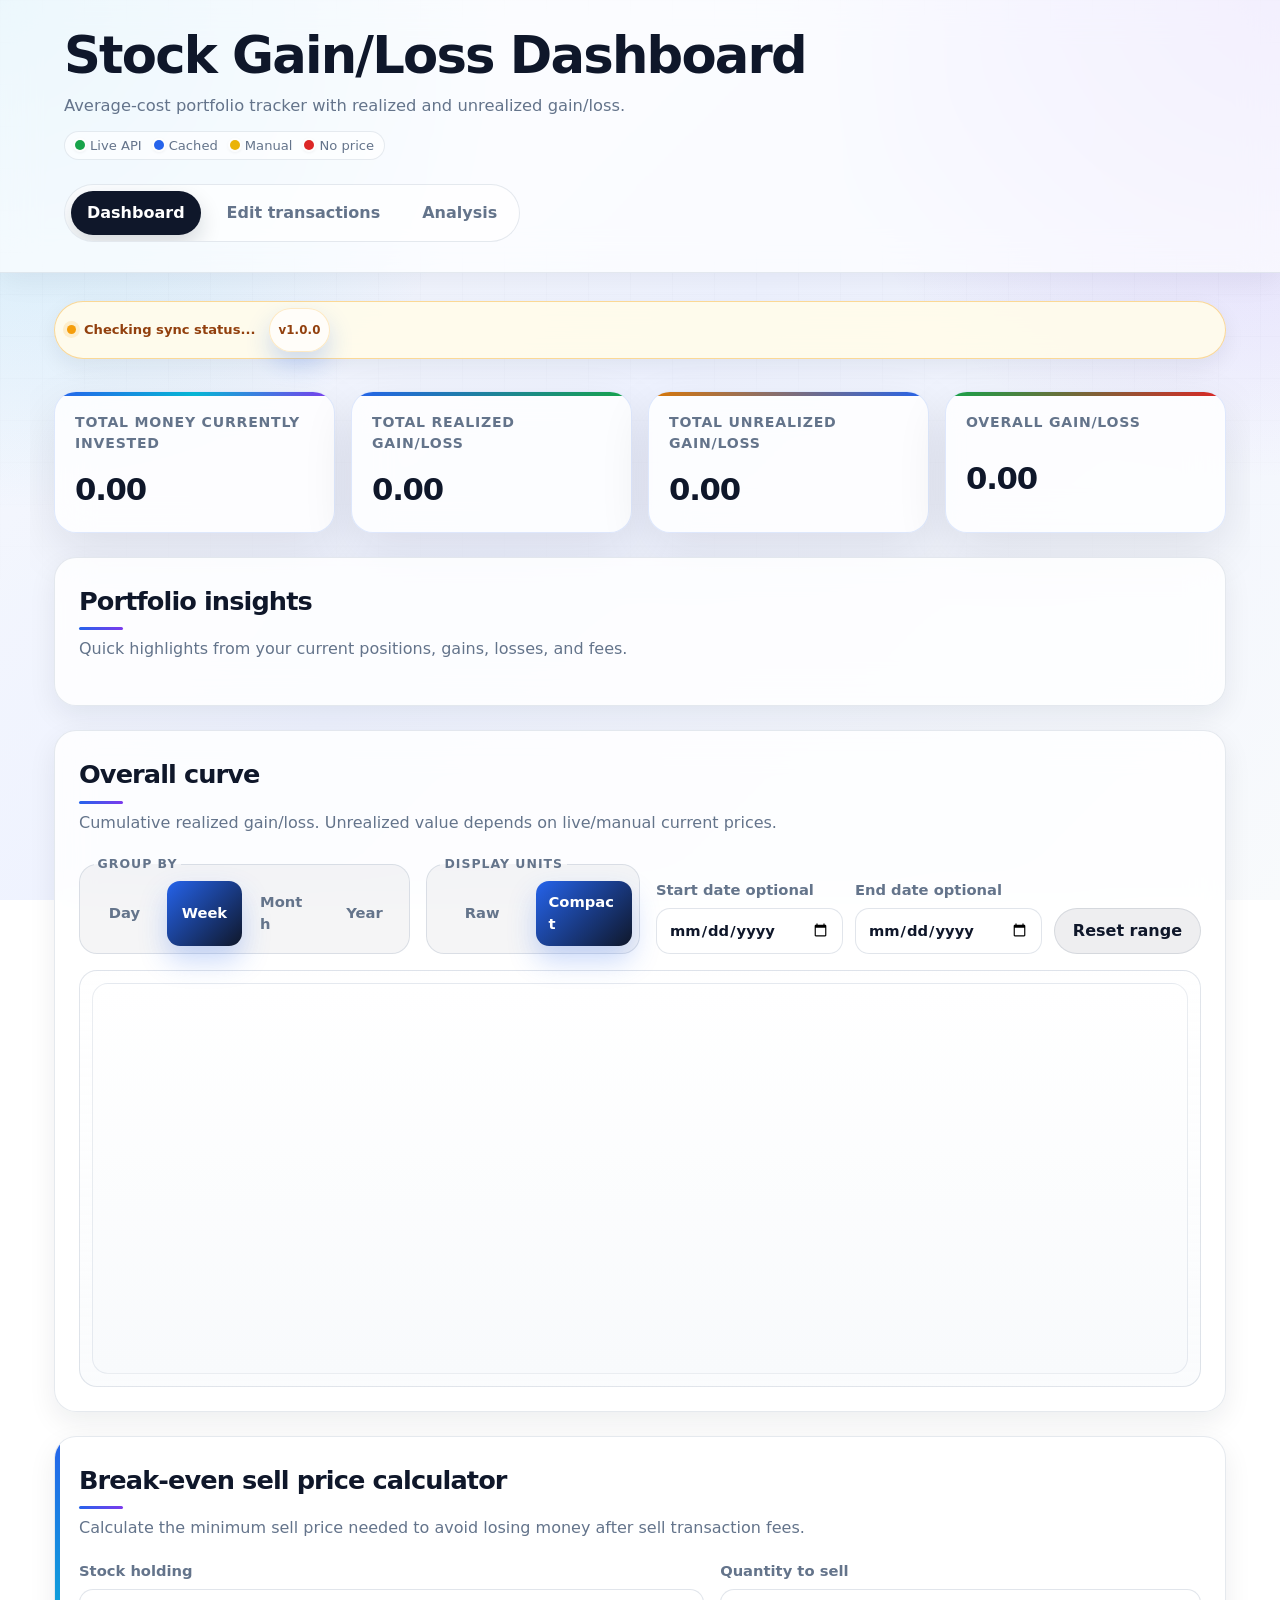
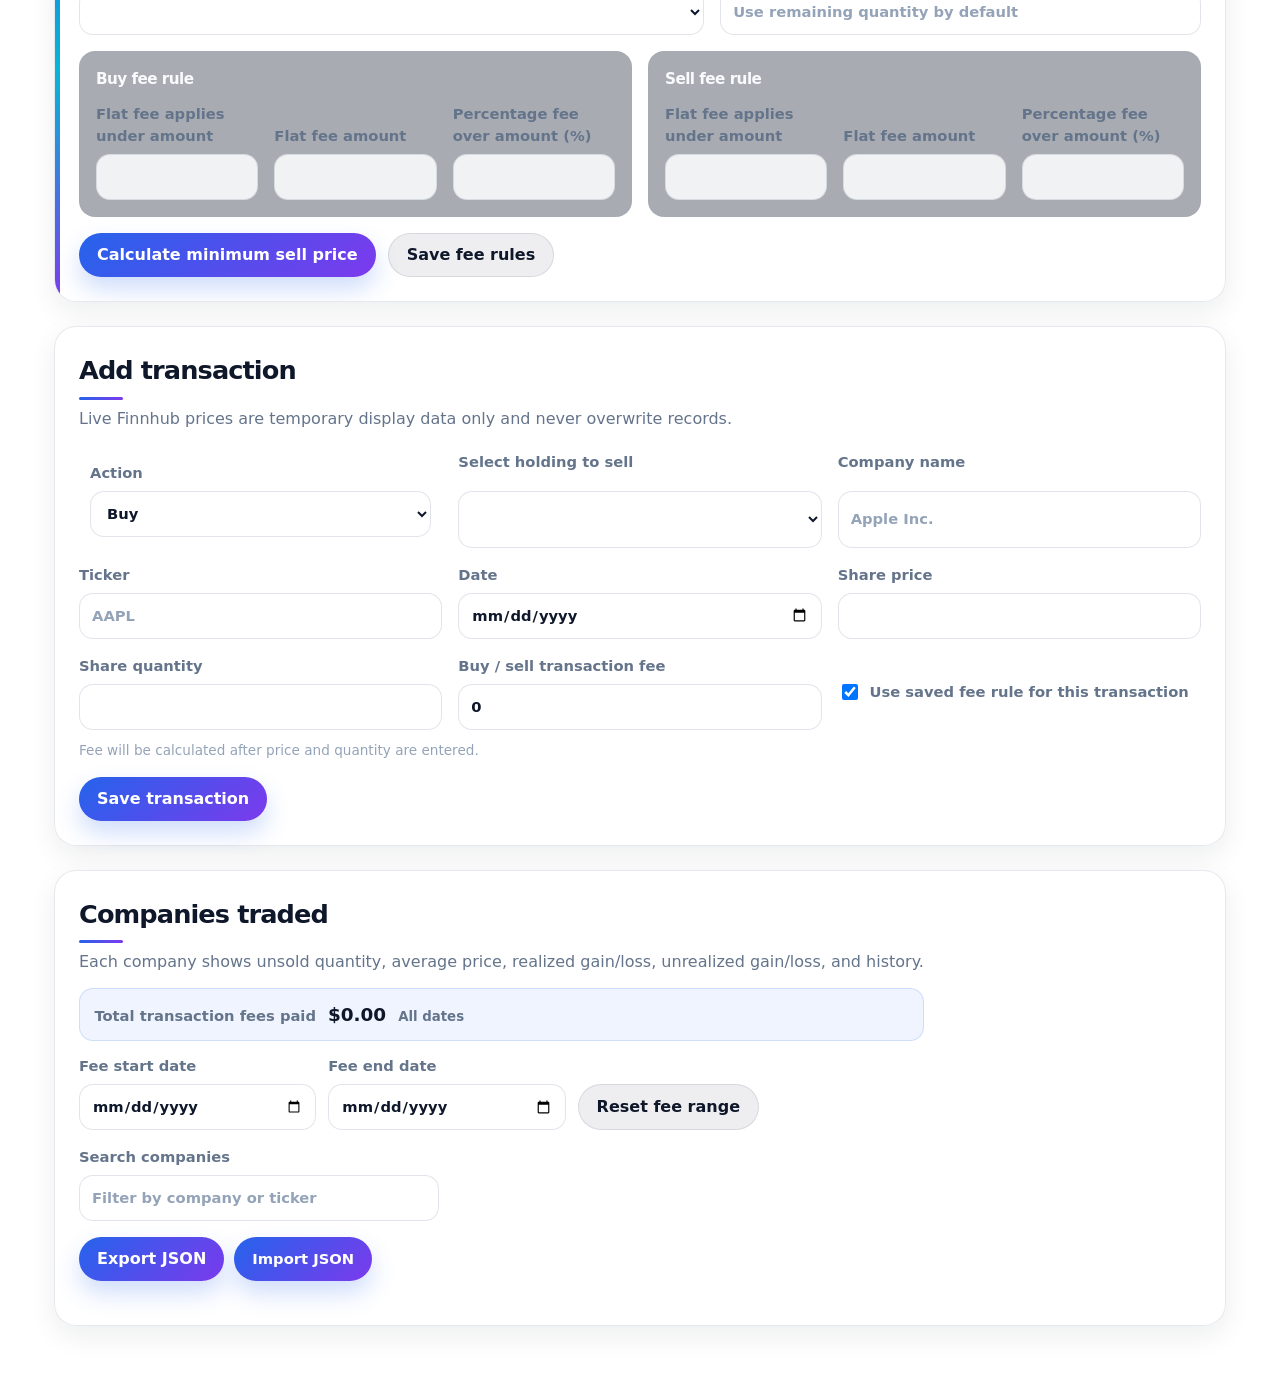
==== index.html @ 94f00469 "UI reorganization and code cleaning" ====
<!DOCTYPE html>
<html lang="en">
<head>
  <meta charset="UTF-8">
  <meta name="viewport" content="width=device-width, initial-scale=1.0">
  <title>Stock Gain/Loss Dashboard</title>
  <link rel="stylesheet" href="./css/style.css">
</head>
<body>
  <header class="page-header">
    <div>
      <h1>Stock Gain/Loss Dashboard</h1>
      <p>Average-cost portfolio tracker with realized and unrealized gain/loss.</p>
      <div class="price-source-legend" aria-label="Current price source legend">
        <span><span class="price-source-dot price-source-live" aria-hidden="true"></span>Live API</span>
        <span><span class="price-source-dot price-source-cached" aria-hidden="true"></span>Cached</span>
        <span><span class="price-source-dot price-source-manual" aria-hidden="true"></span>Manual</span>
        <span><span class="price-source-dot price-source-missing" aria-hidden="true"></span>No price</span>
      </div>
    </div>
    <nav class="page-navigation">
      <a href="./index.html" aria-current="page">Dashboard</a>
      <a href="./edit.html">Edit transactions</a>
      <a href="./analysis.html">Analysis</a>
    </nav>
  </header>

  <main class="layout-container">

    <div id="authPanel" class="sync-bar sync-bar--checking" role="status" aria-live="polite">
      <div class="sync-status-row">
        <span class="sync-status-dot" aria-hidden="true"></span>
        <span id="authStatus" class="sync-status-text">Checking sync status...</span>
        <button type="button" class="app-version" data-app-version title="Application version">v1.0.0</button>
      </div>
      <form id="authForm" class="sync-form" hidden novalidate>
        <label class="visually-hidden" for="authEmail">Email</label>
        <input id="authEmail" type="email" placeholder="you@example.com" autocomplete="email" required>
        <button type="submit" class="sync-action-button">Send link</button>
      </form>
      <button id="signOutButton" type="button" class="sync-action-button sync-logout-button" hidden>Logout</button>
    </div>
    <section class="summary-grid" aria-label="Portfolio summary">
      <article class="summary-card">
        <span>Total money currently invested</span>
        <strong id="totalInvested">0.00</strong>
      </article>
      <article class="summary-card">
        <span>Total realized gain/loss</span>
        <strong id="totalRealized">0.00</strong>
      </article>
      <article class="summary-card">
        <span>Total unrealized gain/loss</span>
        <strong id="totalUnrealized">0.00</strong>
      </article>
      <article class="summary-card">
        <span>Overall gain/loss</span>
        <strong id="overallGainLoss">0.00</strong>
      </article>
    </section>

    <section class="panel portfolio-insights-panel" aria-labelledby="portfolioInsightsTitle">
      <div class="section-header">
        <div>
          <h2 id="portfolioInsightsTitle">Portfolio insights</h2>
          <p>Quick highlights from your current positions, gains, losses, and fees.</p>
        </div>
      </div>
      <div id="portfolioInsights" class="portfolio-insights-grid" aria-live="polite"></div>
    </section>

    <section class="panel">
      <div class="section-header">
        <div>
          <h2>Overall curve</h2>
          <p>Cumulative realized gain/loss. Unrealized value depends on live/manual current prices.</p>
        </div>
      </div>
      <div class="chart-controls" aria-label="Gain/loss chart controls">
        <fieldset class="segmented-control period-control">
          <legend>Group by</legend>
          <label>
            <input type="radio" name="gainLossPeriod" value="day">
            <span>Day</span>
          </label>
          <label>
            <input type="radio" name="gainLossPeriod" value="week" checked>
            <span>Week</span>
          </label>
          <label>
            <input type="radio" name="gainLossPeriod" value="month">
            <span>Month</span>
          </label>
          <label>
            <input type="radio" name="gainLossPeriod" value="year">
            <span>Year</span>
          </label>
        </fieldset>
        <fieldset class="segmented-control display-unit-control">
          <legend>Display units</legend>
          <label>
            <input type="radio" name="gainLossDisplayUnit" value="raw">
            <span>Raw</span>
          </label>
          <label>
            <input type="radio" name="gainLossDisplayUnit" value="compact" checked>
            <span>Compact</span>
          </label>
        </fieldset>
        <div class="date-range-controls">
          <label>
            Start date optional
            <input id="gainLossStartDate" type="date">
          </label>
          <label>
            End date optional
            <input id="gainLossEndDate" type="date">
          </label>
          <button id="resetGainLossRangeButton" type="button" class="secondary-button">Reset range</button>
        </div>
      </div>
      <div class="chart-scroll-wrapper">
        <canvas id="gainLossChart" width="900" height="320" aria-label="Gain loss chart"></canvas>
      </div>
    </section>


    <section class="panel break-even-panel">
      <div class="section-header">
        <div>
          <h2>Break-even sell price calculator</h2>
          <p>Calculate the minimum sell price needed to avoid losing money after sell transaction fees.</p>
        </div>
      </div>
      <form id="breakEvenForm" class="break-even-form" novalidate>
        <div class="break-even-row break-even-stock-row">
          <label>
            Stock holding
            <select id="breakEvenTickerSelect" name="ticker" required></select>
          </label>
          <label>
            Quantity to sell
            <input id="breakEvenQuantity" name="quantityToSell" type="number" step="0.000001" min="0" placeholder="Use remaining quantity by default">
          </label>
        </div>

        <div class="fee-rule-settings" aria-label="Default transaction fee rules">
          <div class="fee-rule-group">
            <h3>Buy fee rule</h3>
            <div class="break-even-row break-even-fee-row">
              <label>
                Flat fee applies under amount
                <input id="buyFeeThresholdAmount" name="buyThresholdAmount" type="number" step="0.000001" min="0" required>
              </label>
              <label>
                Flat fee amount
                <input id="buyFlatFeeAmount" name="buyFlatFee" type="number" step="0.000001" min="0" required>
              </label>
              <label>
                Percentage fee over amount (%)
                <input id="buyPercentageFeeRate" name="buyPercentageFeeRate" type="number" step="0.000001" min="0" max="99.999999" required>
              </label>
            </div>
          </div>

          <div class="fee-rule-group">
            <h3>Sell fee rule</h3>
            <div class="break-even-row break-even-fee-row">
              <label>
                Flat fee applies under amount
                <input id="sellFeeThresholdAmount" name="sellThresholdAmount" type="number" step="0.000001" min="0" required>
              </label>
              <label>
                Flat fee amount
                <input id="sellFlatFeeAmount" name="sellFlatFee" type="number" step="0.000001" min="0" required>
              </label>
              <label>
                Percentage fee over amount (%)
                <input id="sellPercentageFeeRate" name="sellPercentageFeeRate" type="number" step="0.000001" min="0" max="99.999999" required>
              </label>
            </div>
          </div>
        </div>

        <div class="break-even-actions">
          <button type="submit">Calculate minimum sell price</button>
          <button id="saveFeeRuleButton" type="button" class="secondary-button">Save fee rules</button>
        </div>
      </form>
      <div id="breakEvenResult" class="break-even-result" hidden></div>
    </section>

    <section class="panel">
      <div class="section-header">
        <div>
          <h2>Add transaction</h2>
          <p>Live Finnhub prices are temporary display data only and never overwrite records.</p>
        </div>
      </div>
      <div id="messageBox" class="message-box" hidden></div>
      <form id="transactionForm" class="form-grid" novalidate>
        <input type="hidden" name="transactionId">
        <input type="hidden" name="createdAt">
        <label id="transactionActionLabel" class="transaction-action-field">
          Action
          <select id="type" name="type" required>
            <option value="BUY">Buy</option>
            <option value="SELL">Sell</option>
          </select>
        </label>
        <label id="sellSelectorWrapper" hidden>
          Select holding to sell
          <select id="sellTickerSelect"></select>
        </label>
        <label>
          Company name
          <input name="companyName" list="companyNameSuggestions" autocomplete="off" required placeholder="Apple Inc.">
          <datalist id="companyNameSuggestions"></datalist>
        </label>
        <label>
          Ticker
          <input name="ticker" list="tickerSuggestions" autocomplete="off" required placeholder="AAPL">
          <datalist id="tickerSuggestions"></datalist>
        </label>
        <label>
          Date
          <input name="date" type="date" required>
        </label>
        <label>
          Share price
          <input name="sharePrice" type="number" step="0.000001" min="0" required>
        </label>
        <label>
          Share quantity
          <input name="quantity" type="number" step="0.000001" min="0" required>
        </label>
        <label>
          Buy / sell transaction fee
          <input name="transactionFee" type="number" step="0.000001" min="0" value="0">
        </label>
        <label class="checkbox-label fee-rule-toggle">
          <input id="useFeeRuleForTransaction" name="useFeeRuleForTransaction" type="checkbox" checked>
          <span>Use saved fee rule for this transaction</span>
        </label>
        <p id="calculatedFeePreview" class="form-help-text">Fee will be calculated after price and quantity are entered.</p>
        <div class="form-actions">
          <button type="submit">Save transaction</button>
        </div>
      </form>
    </section>


    <section class="panel">
      <div class="section-header">
        <div>
          <h2>Companies traded</h2>
          <p>Each company shows unsold quantity, average price, realized gain/loss, unrealized gain/loss, and history.</p>
          <div class="company-fee-summary" aria-live="polite">
            <span>Total transaction fees paid</span>
            <strong id="companiesTotalFeesPaid">$0.00</strong>
            <small id="companiesFeeDateRangeLabel">All dates</small>
          </div>
          <div class="date-range-controls company-fee-range-controls" aria-label="Transaction fee date range">
            <label>
              Fee start date
              <input id="companyFeeStartDate" type="date">
            </label>
            <label>
              Fee end date
              <input id="companyFeeEndDate" type="date">
            </label>
            <button id="resetCompanyFeeRangeButton" class="secondary-button" type="button">Reset fee range</button>
          </div>
          <label class="company-search-field">
            Search companies
            <input id="companySearchInput" type="search" placeholder="Filter by company or ticker" autocomplete="off">
          </label>
        </div>
        <div class="button-row">
          <button id="exportButton" type="button">Export JSON</button>
          <label class="import-label">
            Import JSON
            <input id="importInput" type="file" accept="application/json">
          </label>
        </div>
      </div>
      <div id="companyList" class="company-list"></div>
    </section>
  </main>

  <script type="module" src="./js/app.js"></script>
</body>
</html>
---- css/style.css ----
@import './variables.css';
@import './legacy.css';
@import './components/workspace.css';
@import './components/command-palette.css';
@import './components/skeleton.css';
@import './pages/dashboard.css';
@import './pages/analysis.css';
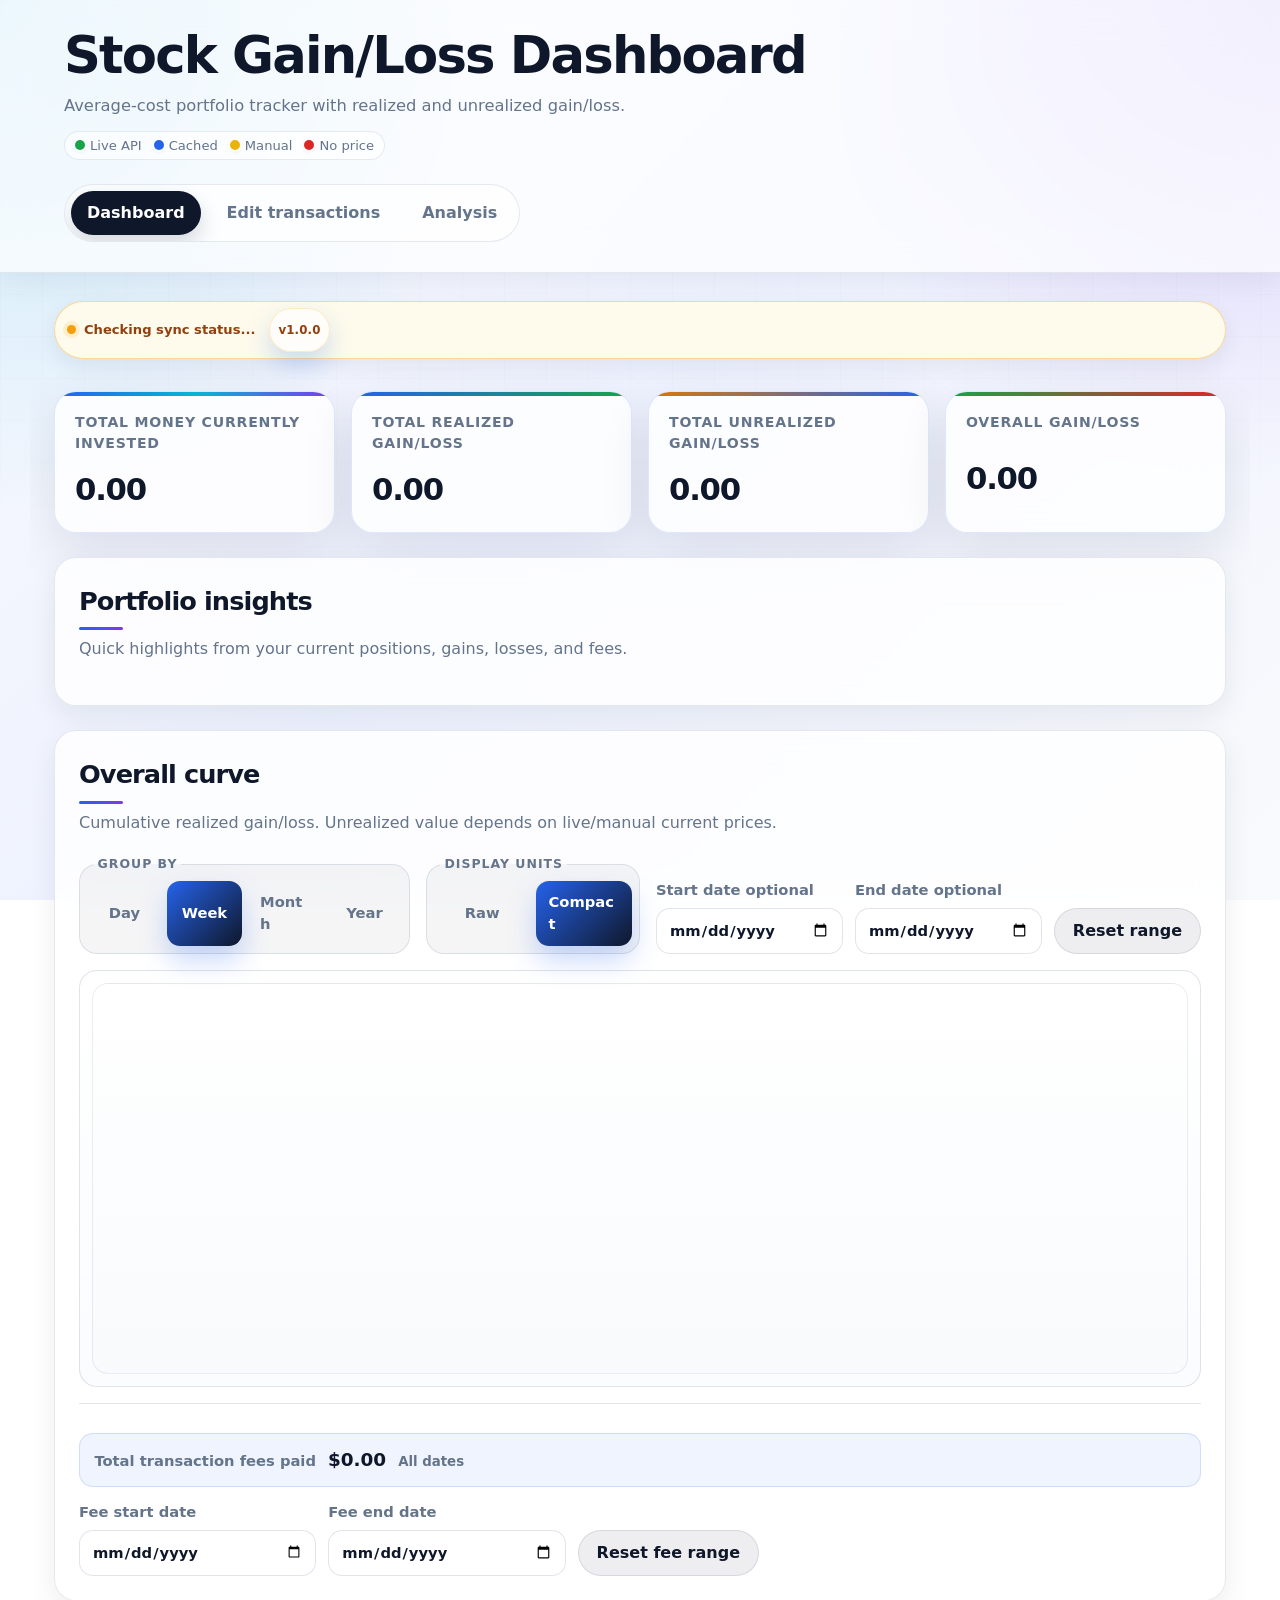
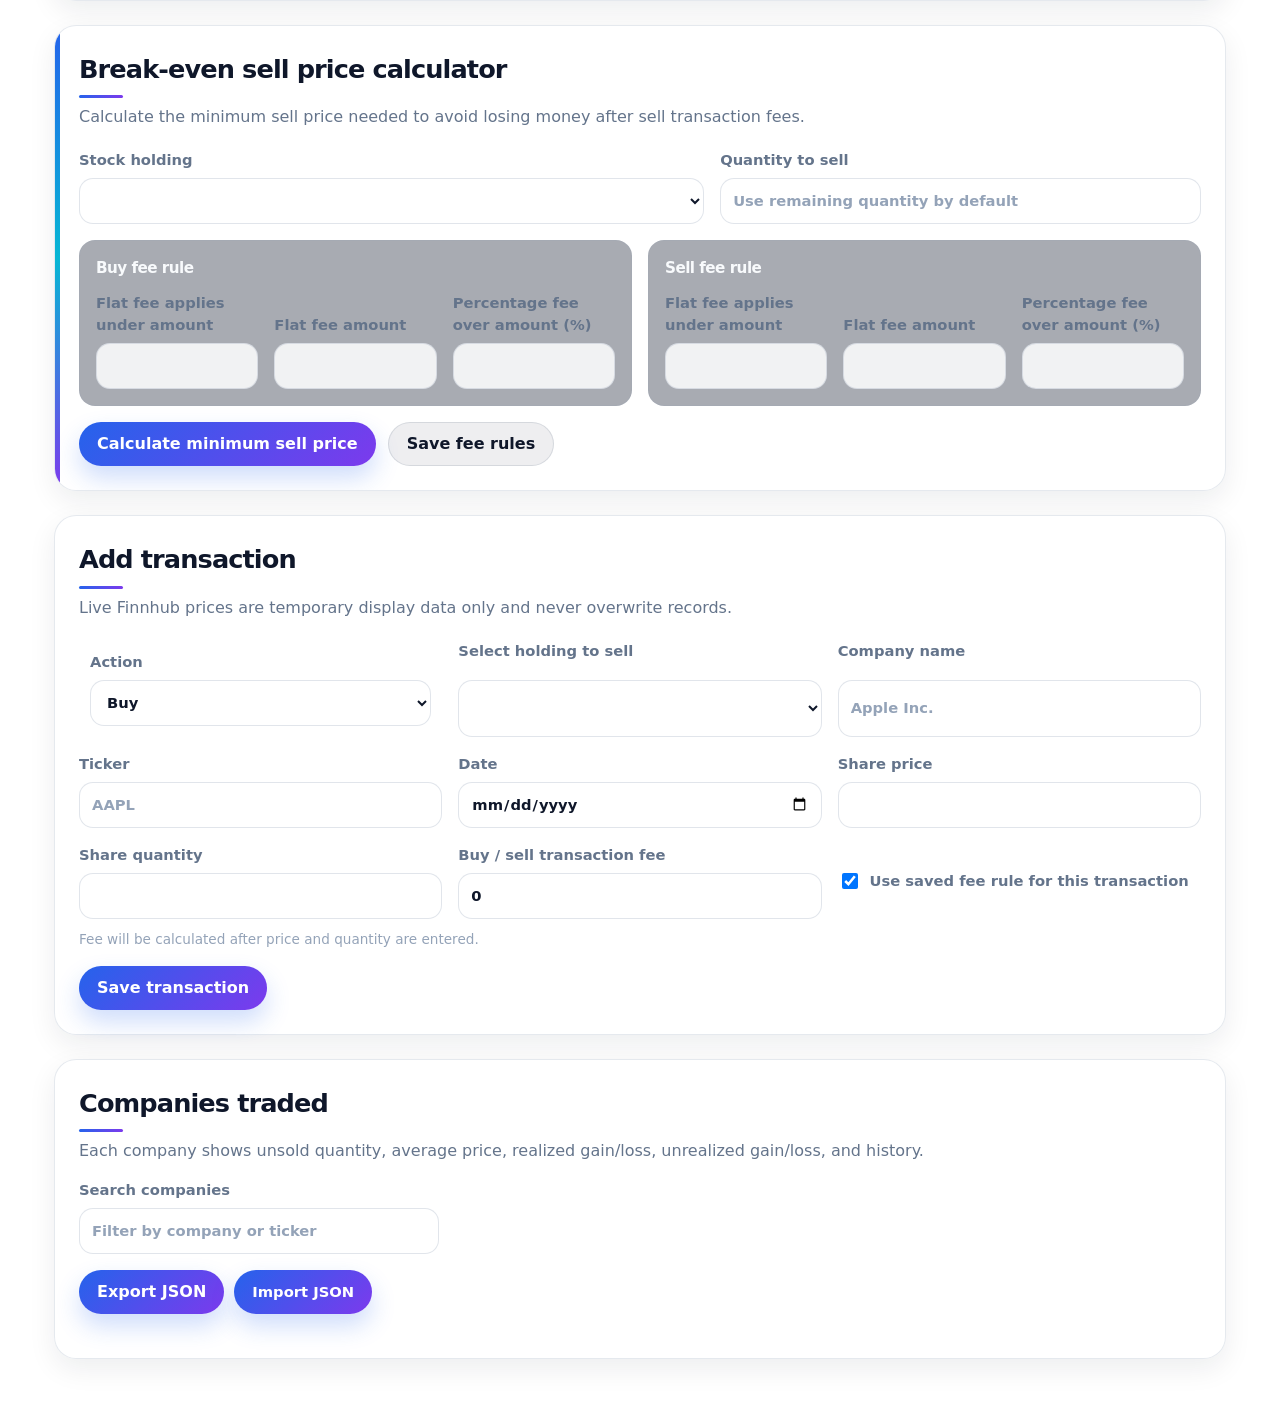
==== commit 0f448ead: "dashboard cards UI fix and fees" ====
--- a/index.html
+++ b/index.html
@@ -69,7 +69,7 @@
       <div id="portfolioInsights" class="portfolio-insights-grid" aria-live="polite"></div>
     </section>
 
-    <section class="panel">
+    <section class="panel overall-curve-panel">
       <div class="section-header">
         <div>
           <h2>Overall curve</h2>
@@ -121,6 +121,24 @@
       </div>
       <div class="chart-scroll-wrapper">
         <canvas id="gainLossChart" width="900" height="320" aria-label="Gain loss chart"></canvas>
+      </div>
+      <div class="chart-fee-summary-block" aria-labelledby="chartFeeSummaryTitle">
+        <div class="company-fee-summary" aria-live="polite">
+          <span id="chartFeeSummaryTitle">Total transaction fees paid</span>
+          <strong id="companiesTotalFeesPaid">$0.00</strong>
+          <small id="companiesFeeDateRangeLabel">All dates</small>
+        </div>
+        <div class="date-range-controls company-fee-range-controls" aria-label="Transaction fee date range">
+          <label>
+            Fee start date
+            <input id="companyFeeStartDate" type="date">
+          </label>
+          <label>
+            Fee end date
+            <input id="companyFeeEndDate" type="date">
+          </label>
+          <button id="resetCompanyFeeRangeButton" class="secondary-button" type="button">Reset fee range</button>
+        </div>
       </div>
     </section>
 
@@ -255,22 +273,6 @@
         <div>
           <h2>Companies traded</h2>
           <p>Each company shows unsold quantity, average price, realized gain/loss, unrealized gain/loss, and history.</p>
-          <div class="company-fee-summary" aria-live="polite">
-            <span>Total transaction fees paid</span>
-            <strong id="companiesTotalFeesPaid">$0.00</strong>
-            <small id="companiesFeeDateRangeLabel">All dates</small>
-          </div>
-          <div class="date-range-controls company-fee-range-controls" aria-label="Transaction fee date range">
-            <label>
-              Fee start date
-              <input id="companyFeeStartDate" type="date">
-            </label>
-            <label>
-              Fee end date
-              <input id="companyFeeEndDate" type="date">
-            </label>
-            <button id="resetCompanyFeeRangeButton" class="secondary-button" type="button">Reset fee range</button>
-          </div>
           <label class="company-search-field">
             Search companies
             <input id="companySearchInput" type="search" placeholder="Filter by company or ticker" autocomplete="off">
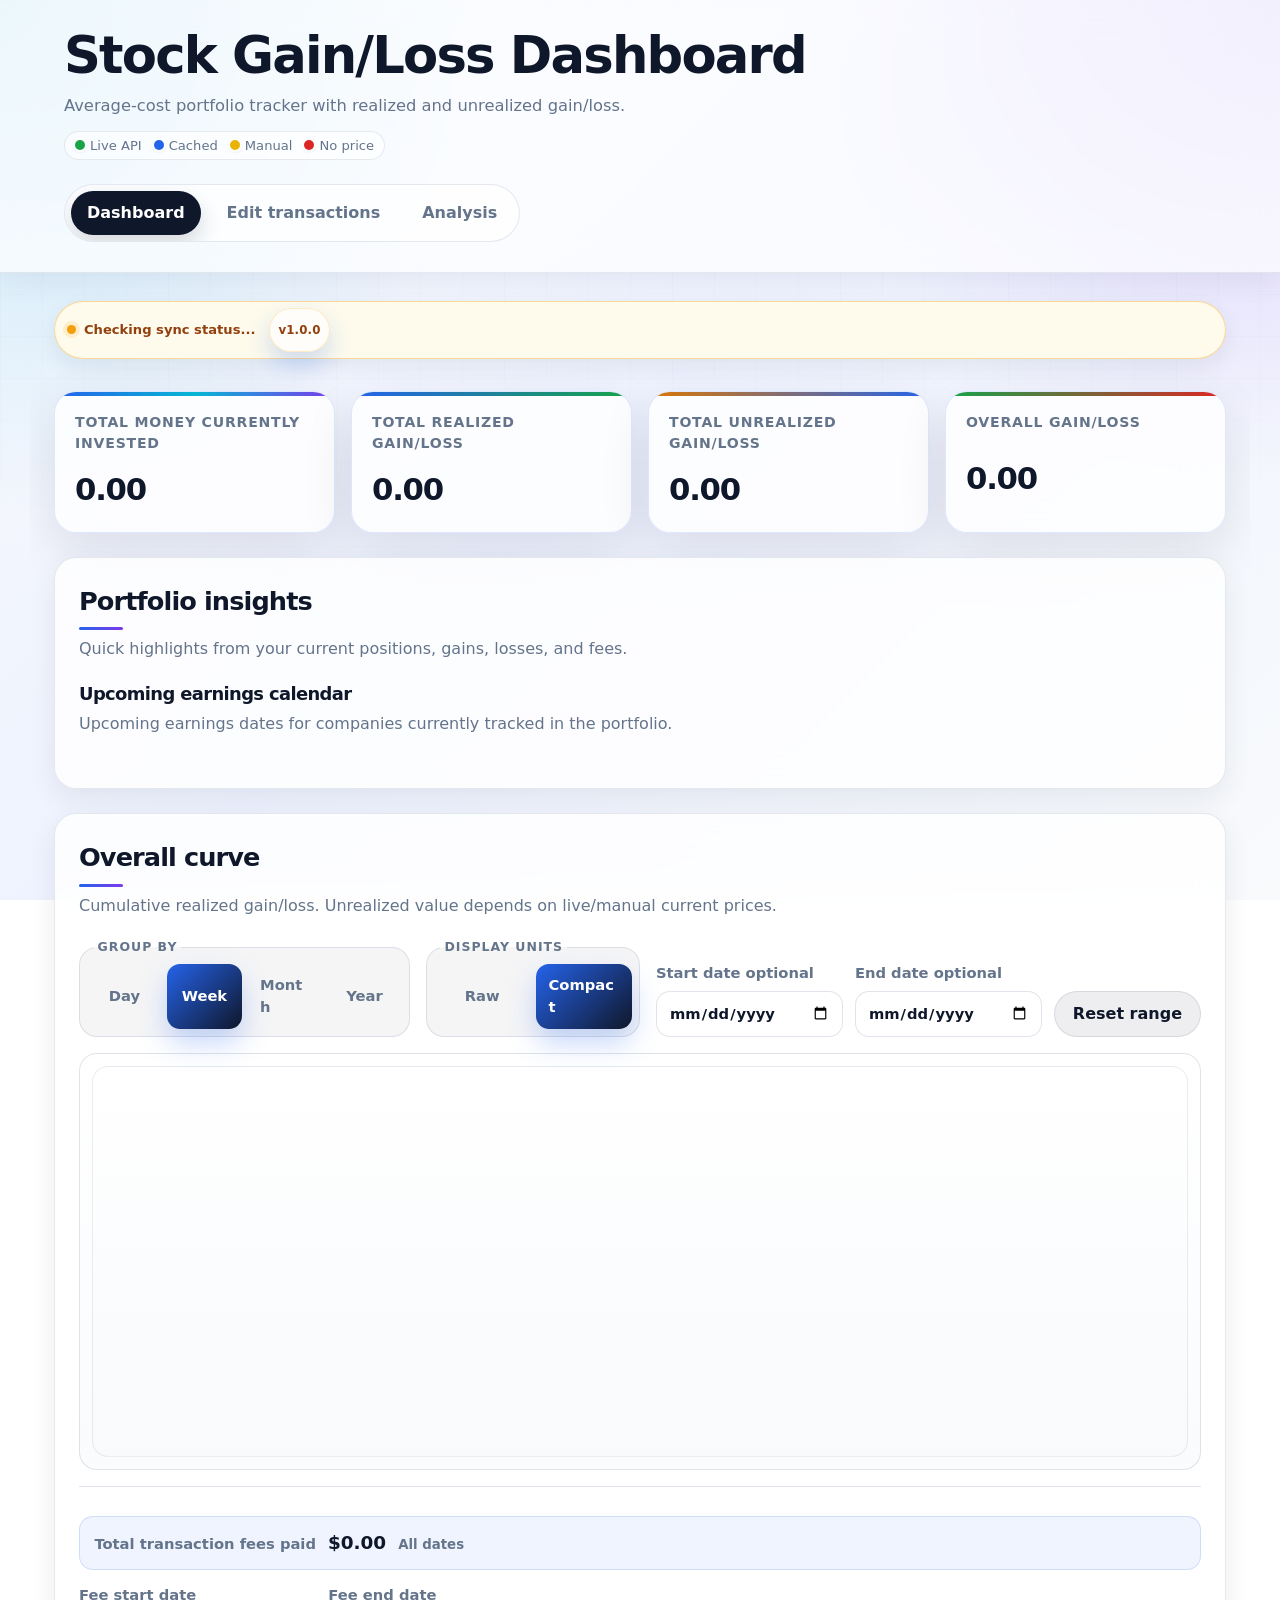
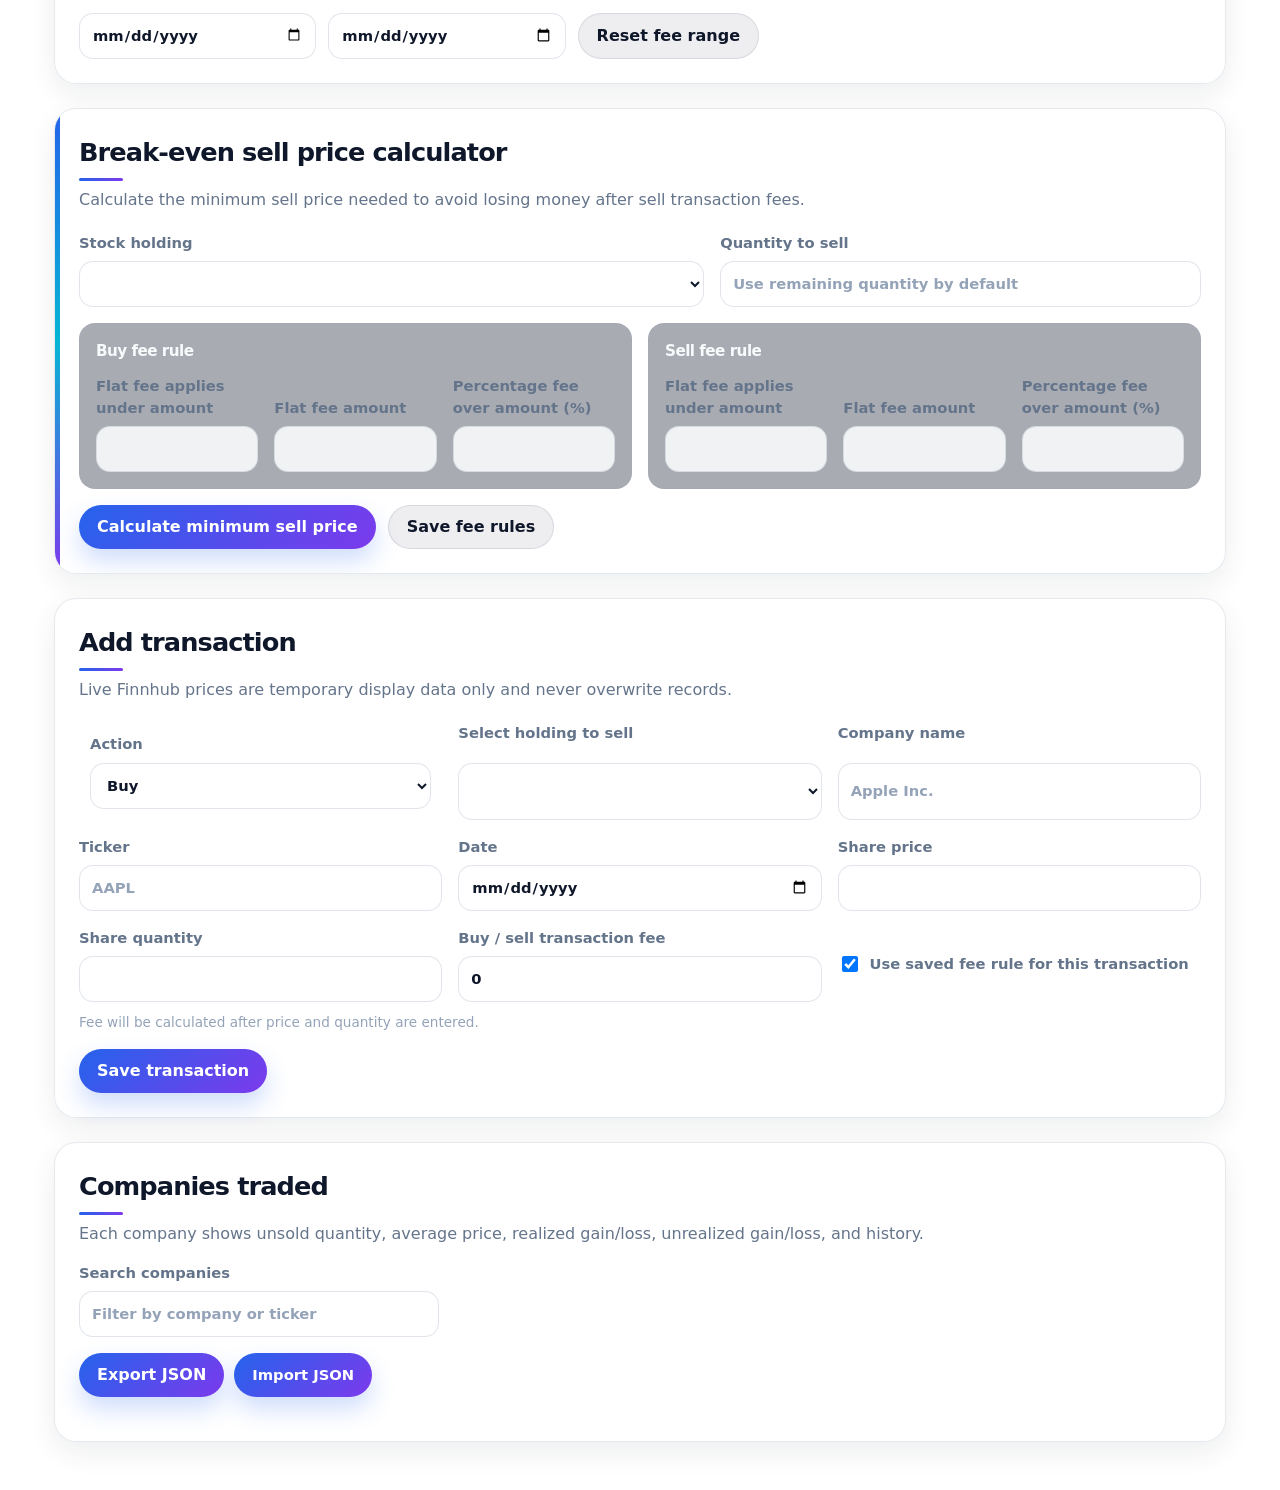
==== commit 16e9c225: "Add calendar and earnings" ====
--- a/index.html
+++ b/index.html
@@ -66,6 +66,11 @@
           <p>Quick highlights from your current positions, gains, losses, and fees.</p>
         </div>
       </div>
+      <div class="dashboard-subsection-header">
+        <h3>Upcoming earnings calendar</h3>
+        <p>Upcoming earnings dates for companies currently tracked in the portfolio.</p>
+      </div>
+      <div id="upcomingEarningsCalendar" class="portfolio-insights-grid upcoming-earnings-grid" aria-live="polite"></div>
       <div id="portfolioInsights" class="portfolio-insights-grid" aria-live="polite"></div>
     </section>
 
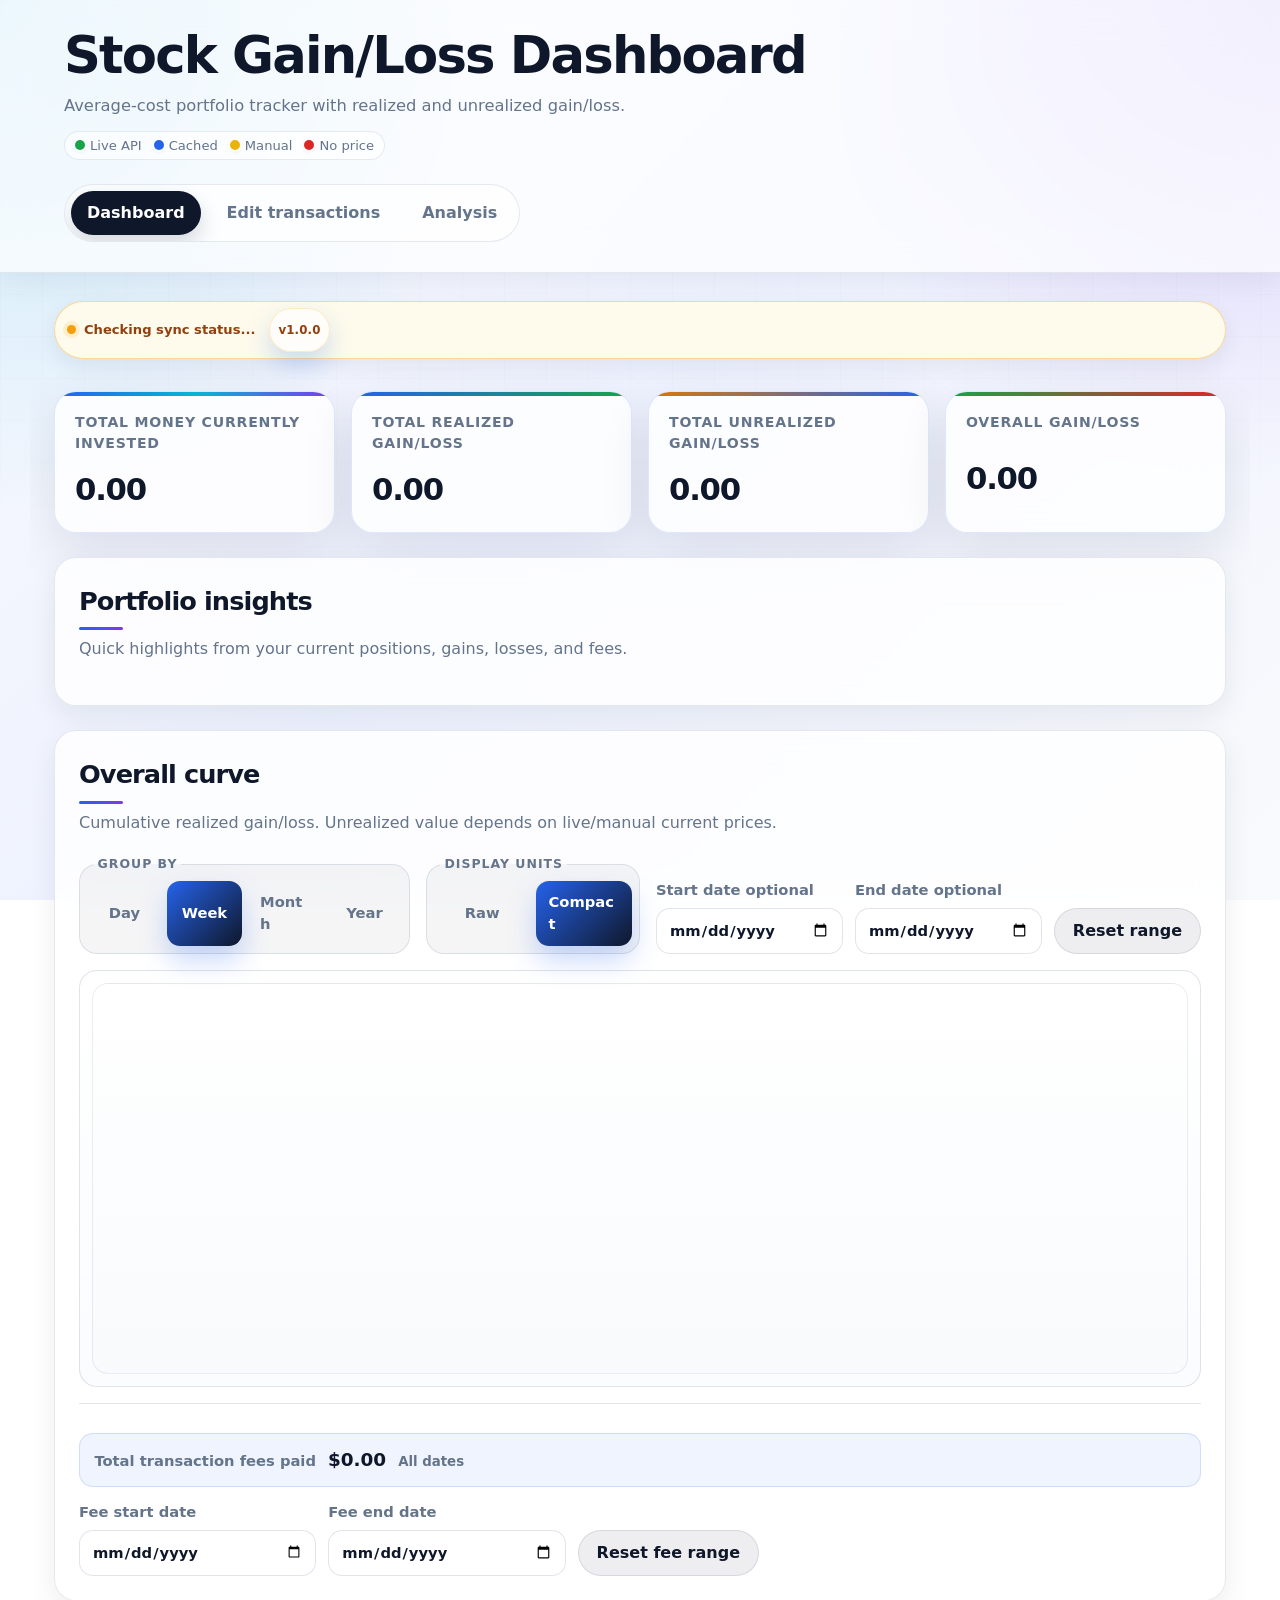
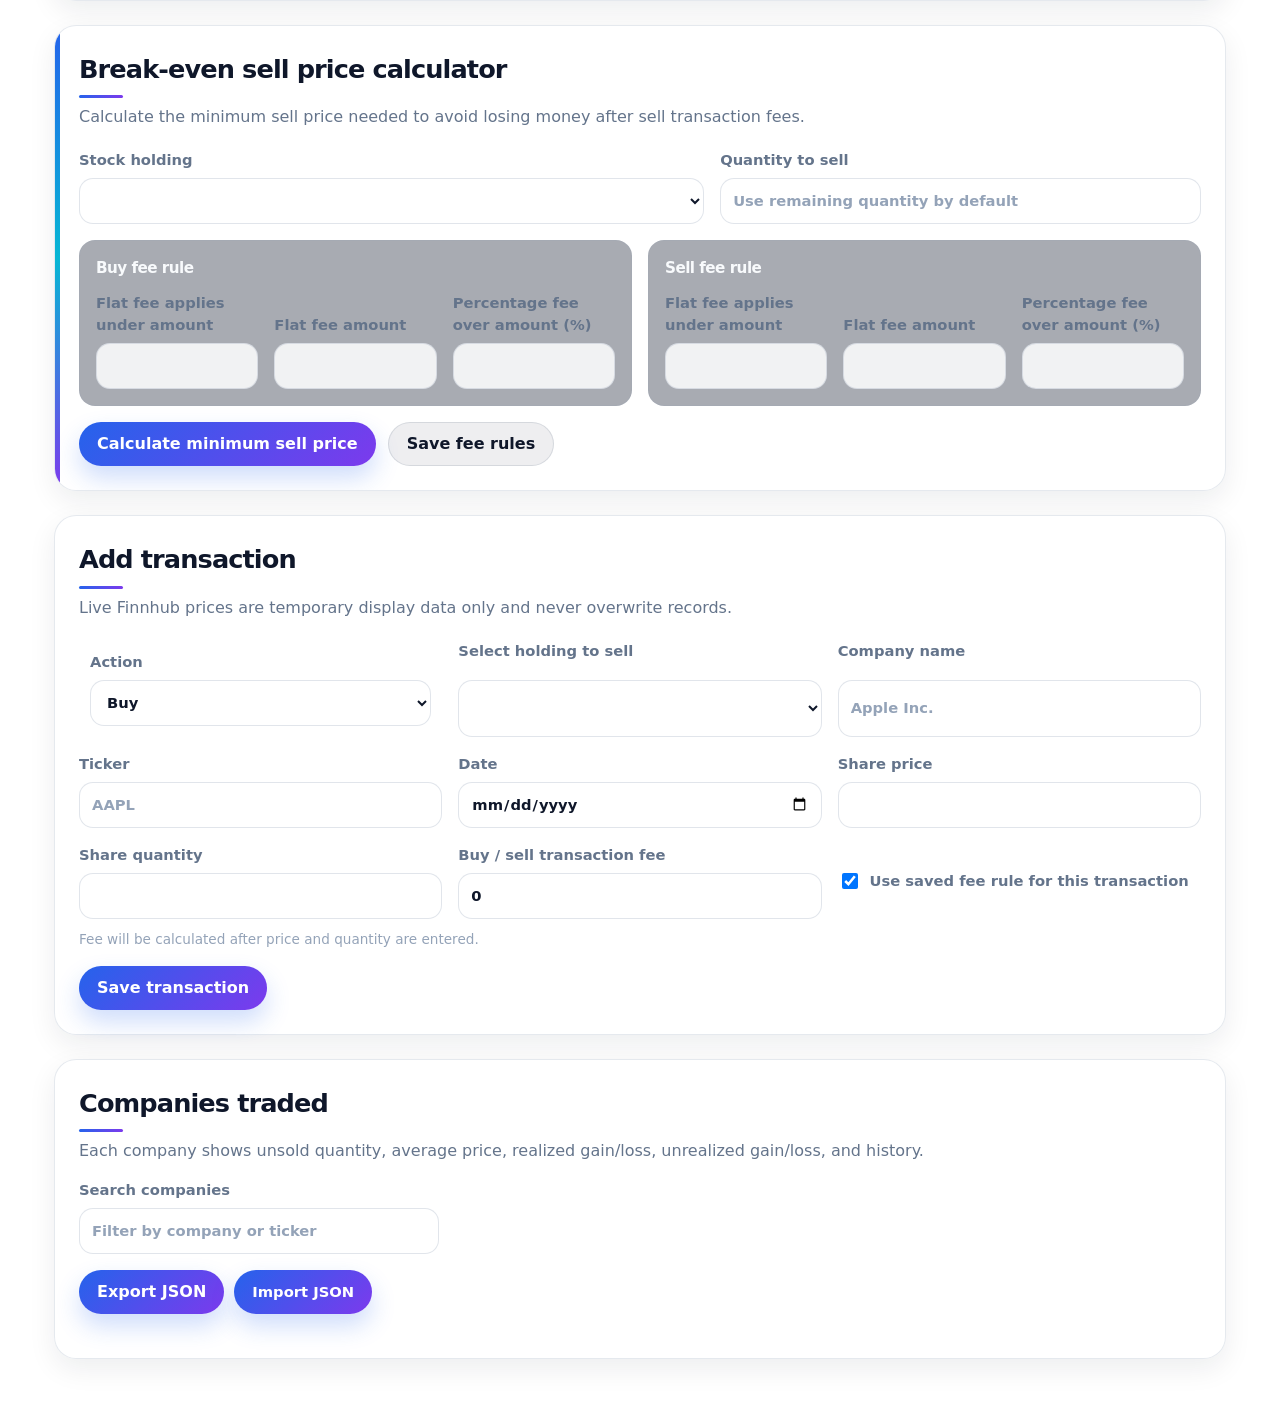
==== commit 5d013b81: "Revert "Add calendar and earnings" This reverts commit 16e9c225bcd5c7487a7a3797822dc693783e8f6c." ====
--- a/index.html
+++ b/index.html
@@ -66,11 +66,6 @@
           <p>Quick highlights from your current positions, gains, losses, and fees.</p>
         </div>
       </div>
-      <div class="dashboard-subsection-header">
-        <h3>Upcoming earnings calendar</h3>
-        <p>Upcoming earnings dates for companies currently tracked in the portfolio.</p>
-      </div>
-      <div id="upcomingEarningsCalendar" class="portfolio-insights-grid upcoming-earnings-grid" aria-live="polite"></div>
       <div id="portfolioInsights" class="portfolio-insights-grid" aria-live="polite"></div>
     </section>
 
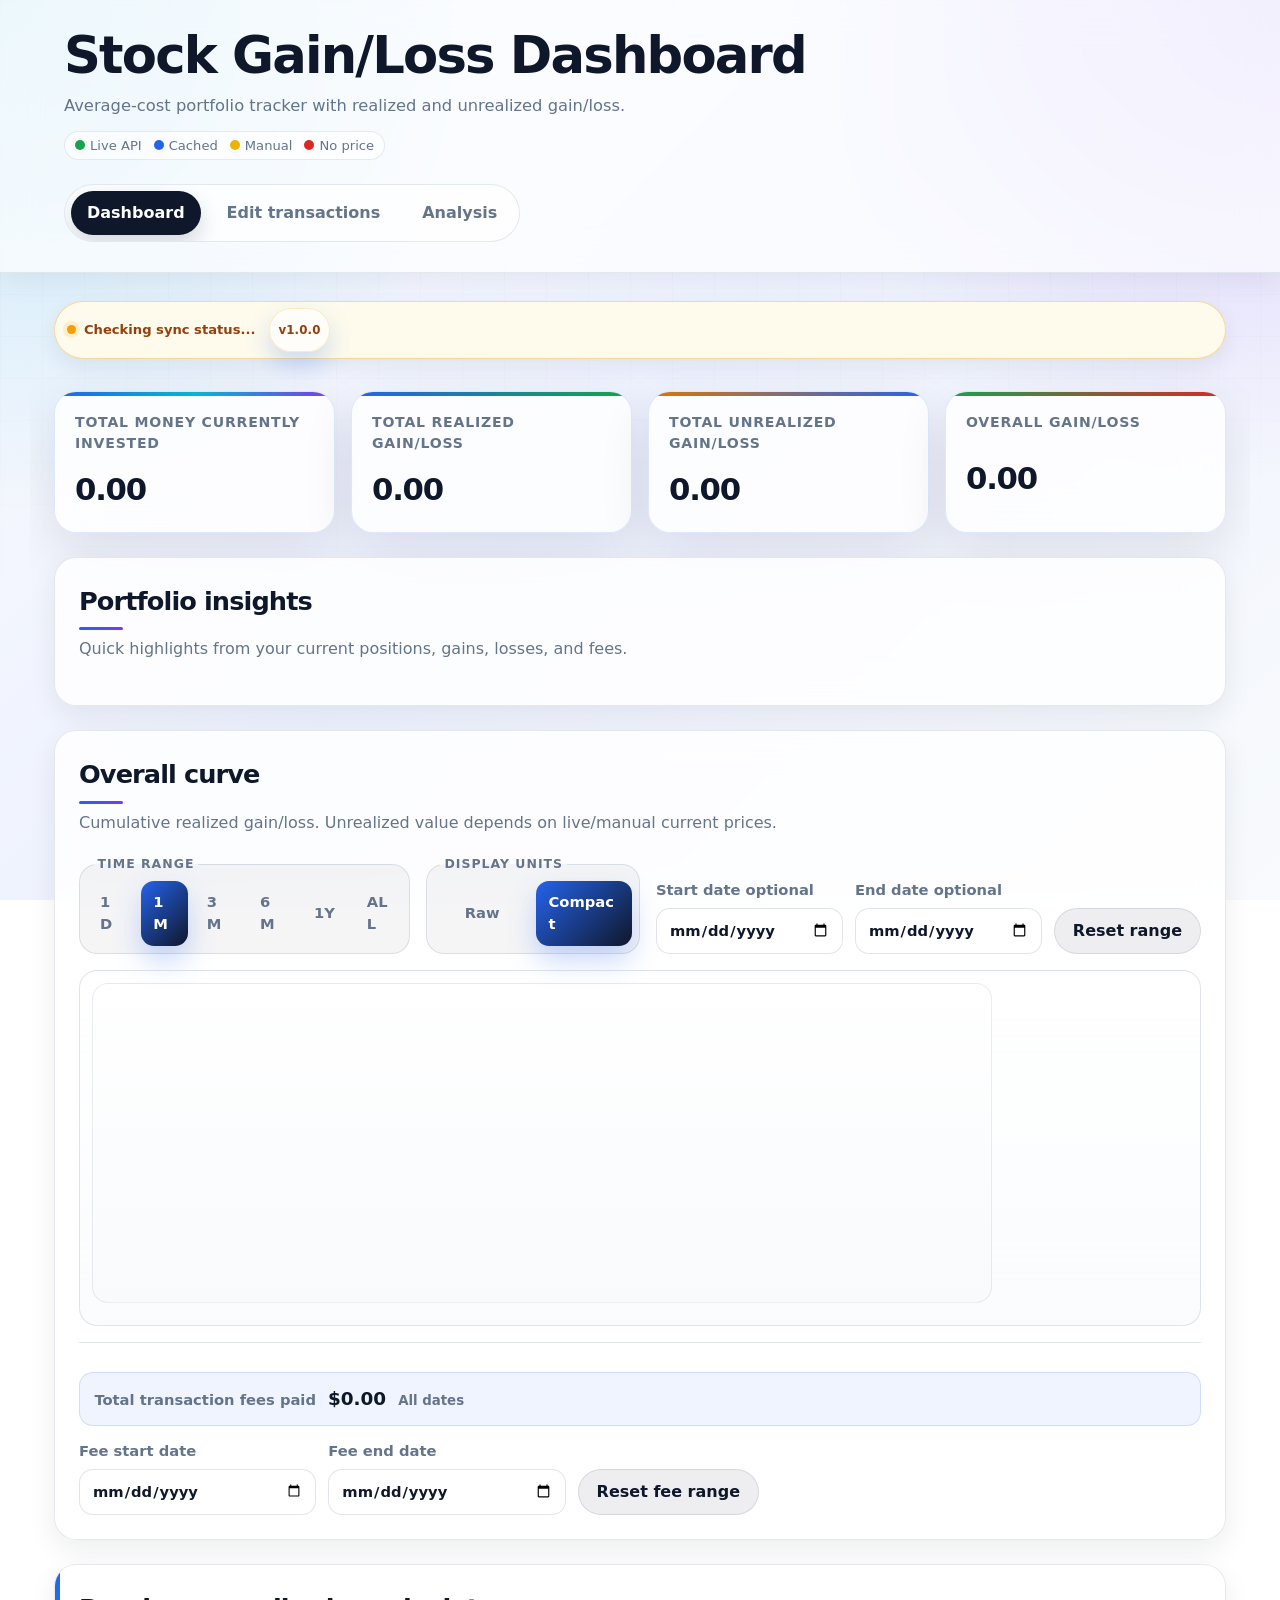
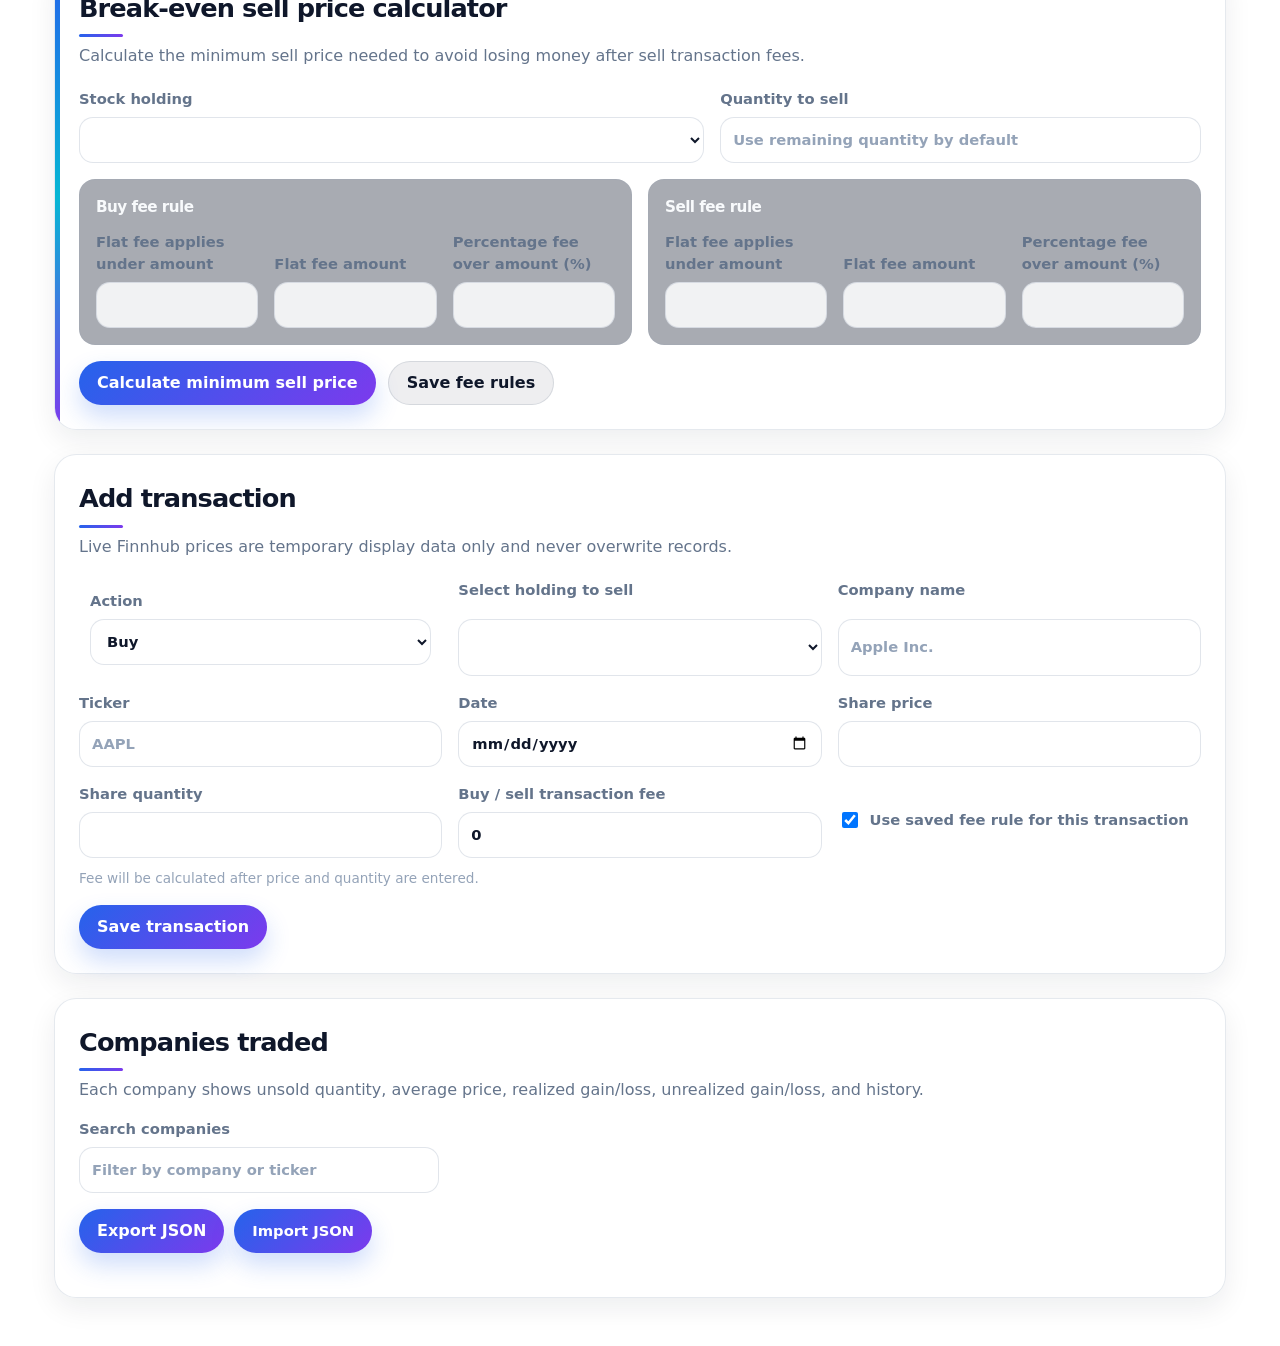
==== commit 021082e3: "fix graph scrolling" ====
--- a/index.html
+++ b/index.html
@@ -77,23 +77,31 @@
         </div>
       </div>
       <div class="chart-controls" aria-label="Gain/loss chart controls">
-        <fieldset class="segmented-control period-control">
-          <legend>Group by</legend>
-          <label>
-            <input type="radio" name="gainLossPeriod" value="day">
-            <span>Day</span>
-          </label>
-          <label>
-            <input type="radio" name="gainLossPeriod" value="week" checked>
-            <span>Week</span>
-          </label>
-          <label>
-            <input type="radio" name="gainLossPeriod" value="month">
-            <span>Month</span>
-          </label>
-          <label>
-            <input type="radio" name="gainLossPeriod" value="year">
-            <span>Year</span>
+        <fieldset class="segmented-control period-control chart-range-control">
+          <legend>Time range</legend>
+          <label>
+            <input type="radio" name="gainLossPeriod" value="1d">
+            <span>1D</span>
+          </label>
+          <label>
+            <input type="radio" name="gainLossPeriod" value="1m" checked>
+            <span>1M</span>
+          </label>
+          <label>
+            <input type="radio" name="gainLossPeriod" value="3m">
+            <span>3M</span>
+          </label>
+          <label>
+            <input type="radio" name="gainLossPeriod" value="6m">
+            <span>6M</span>
+          </label>
+          <label>
+            <input type="radio" name="gainLossPeriod" value="1y">
+            <span>1Y</span>
+          </label>
+          <label>
+            <input type="radio" name="gainLossPeriod" value="all">
+            <span>ALL</span>
           </label>
         </fieldset>
         <fieldset class="segmented-control display-unit-control">
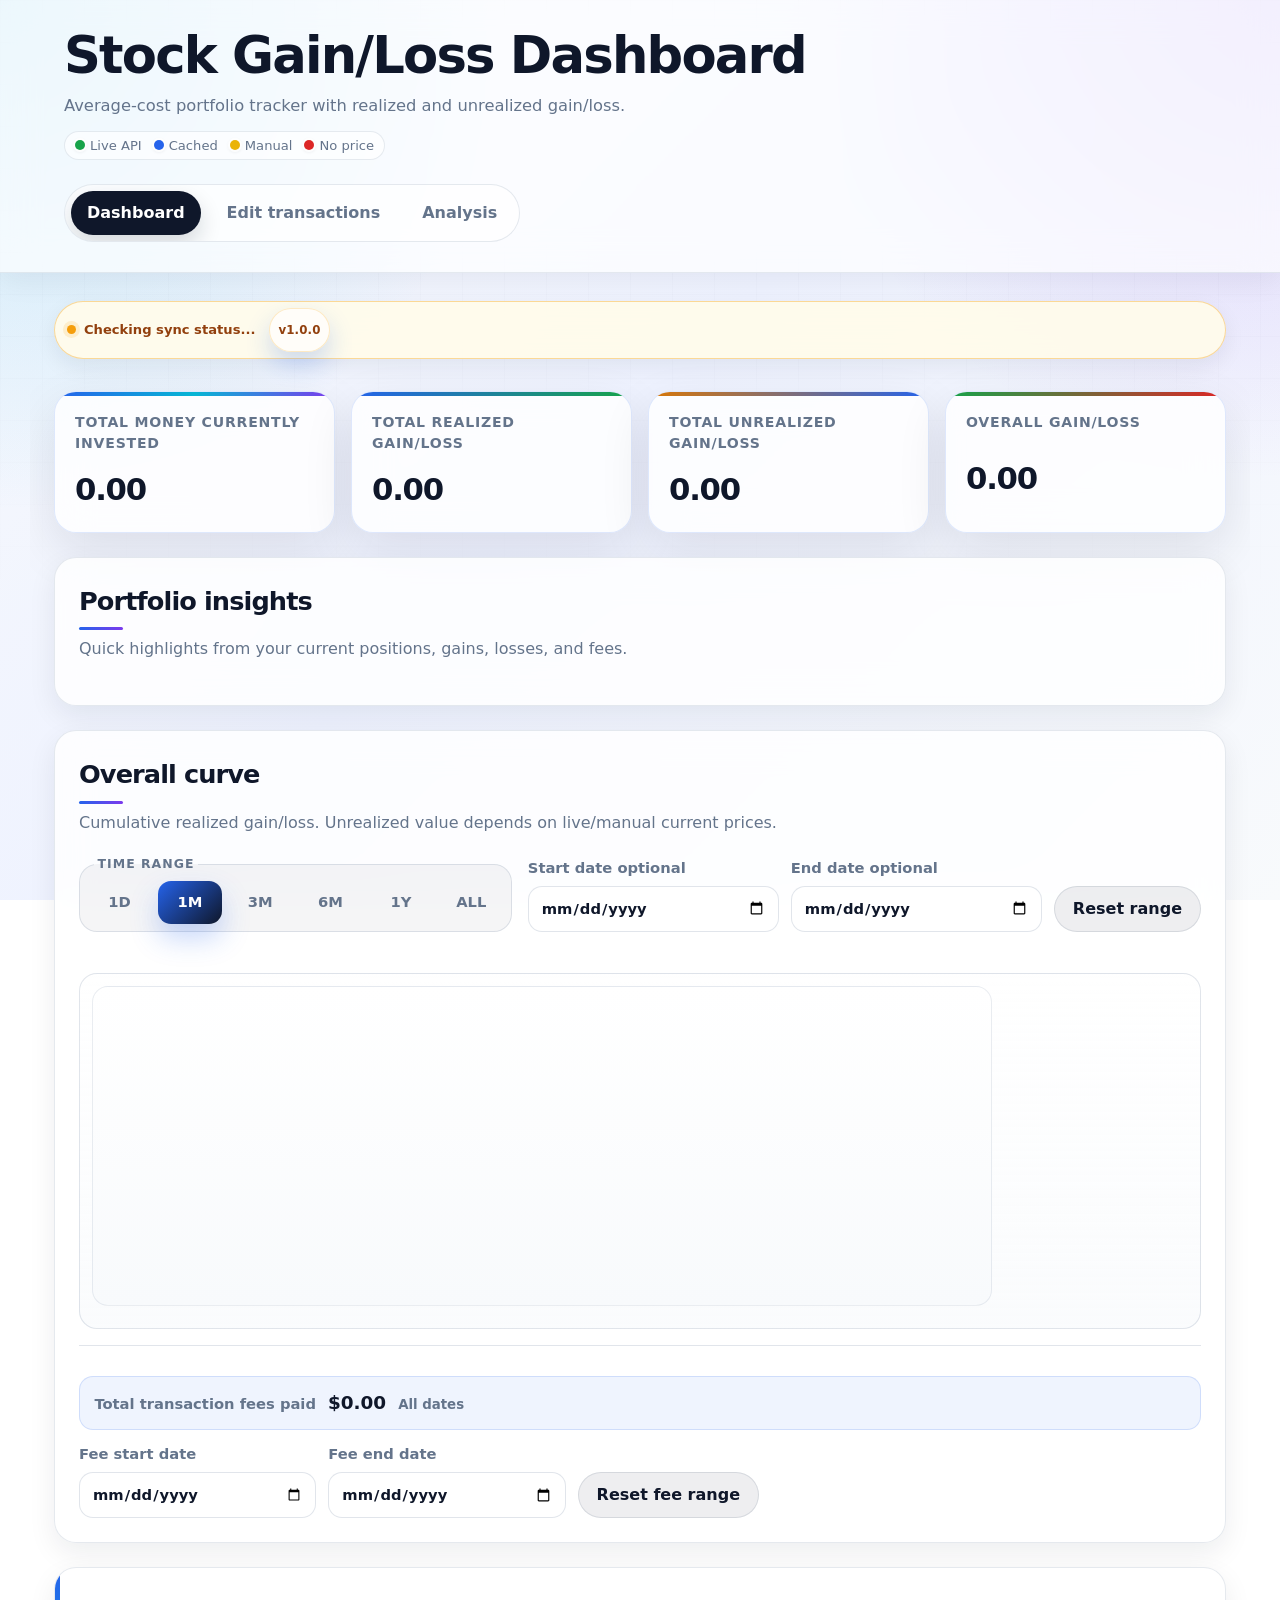
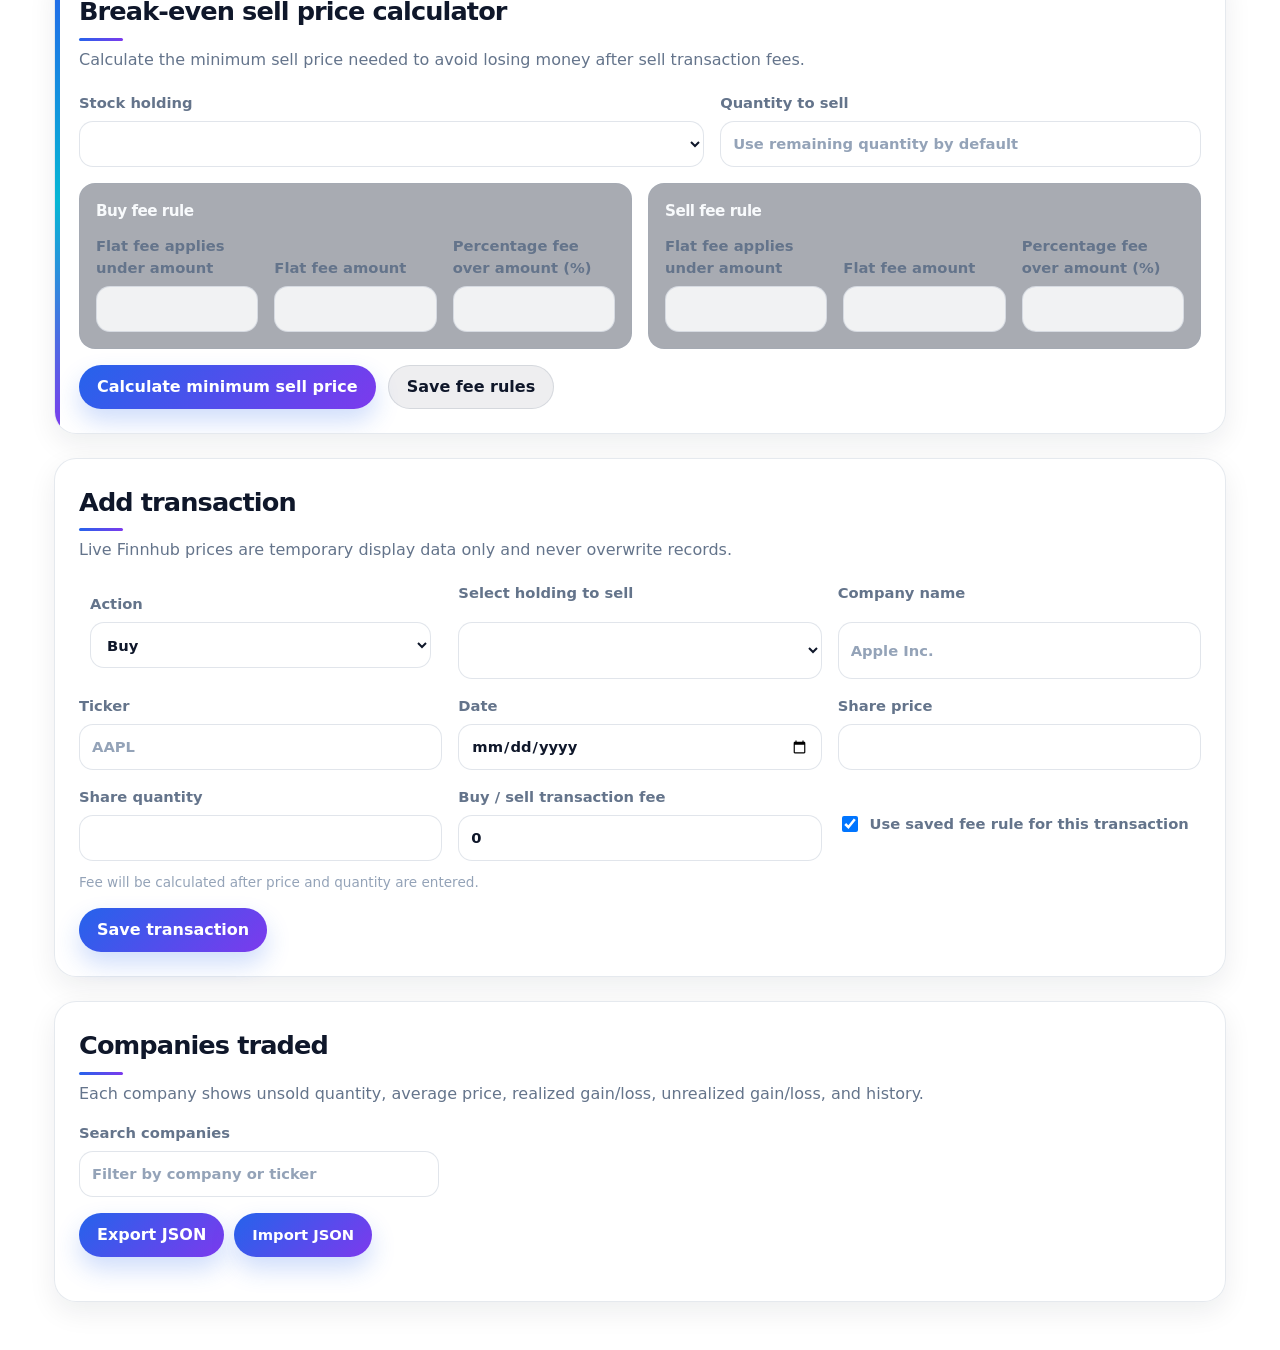
==== commit ff8acc62: "graph unit fix and layout" ====
--- a/index.html
+++ b/index.html
@@ -104,17 +104,6 @@
             <span>ALL</span>
           </label>
         </fieldset>
-        <fieldset class="segmented-control display-unit-control">
-          <legend>Display units</legend>
-          <label>
-            <input type="radio" name="gainLossDisplayUnit" value="raw">
-            <span>Raw</span>
-          </label>
-          <label>
-            <input type="radio" name="gainLossDisplayUnit" value="compact" checked>
-            <span>Compact</span>
-          </label>
-        </fieldset>
         <div class="date-range-controls">
           <label>
             Start date optional
@@ -127,6 +116,7 @@
           <button id="resetGainLossRangeButton" type="button" class="secondary-button">Reset range</button>
         </div>
       </div>
+      <div id="gainLossChartValueSummary" class="chart-value-summary" aria-live="polite"></div>
       <div class="chart-scroll-wrapper">
         <canvas id="gainLossChart" width="900" height="320" aria-label="Gain loss chart"></canvas>
       </div>
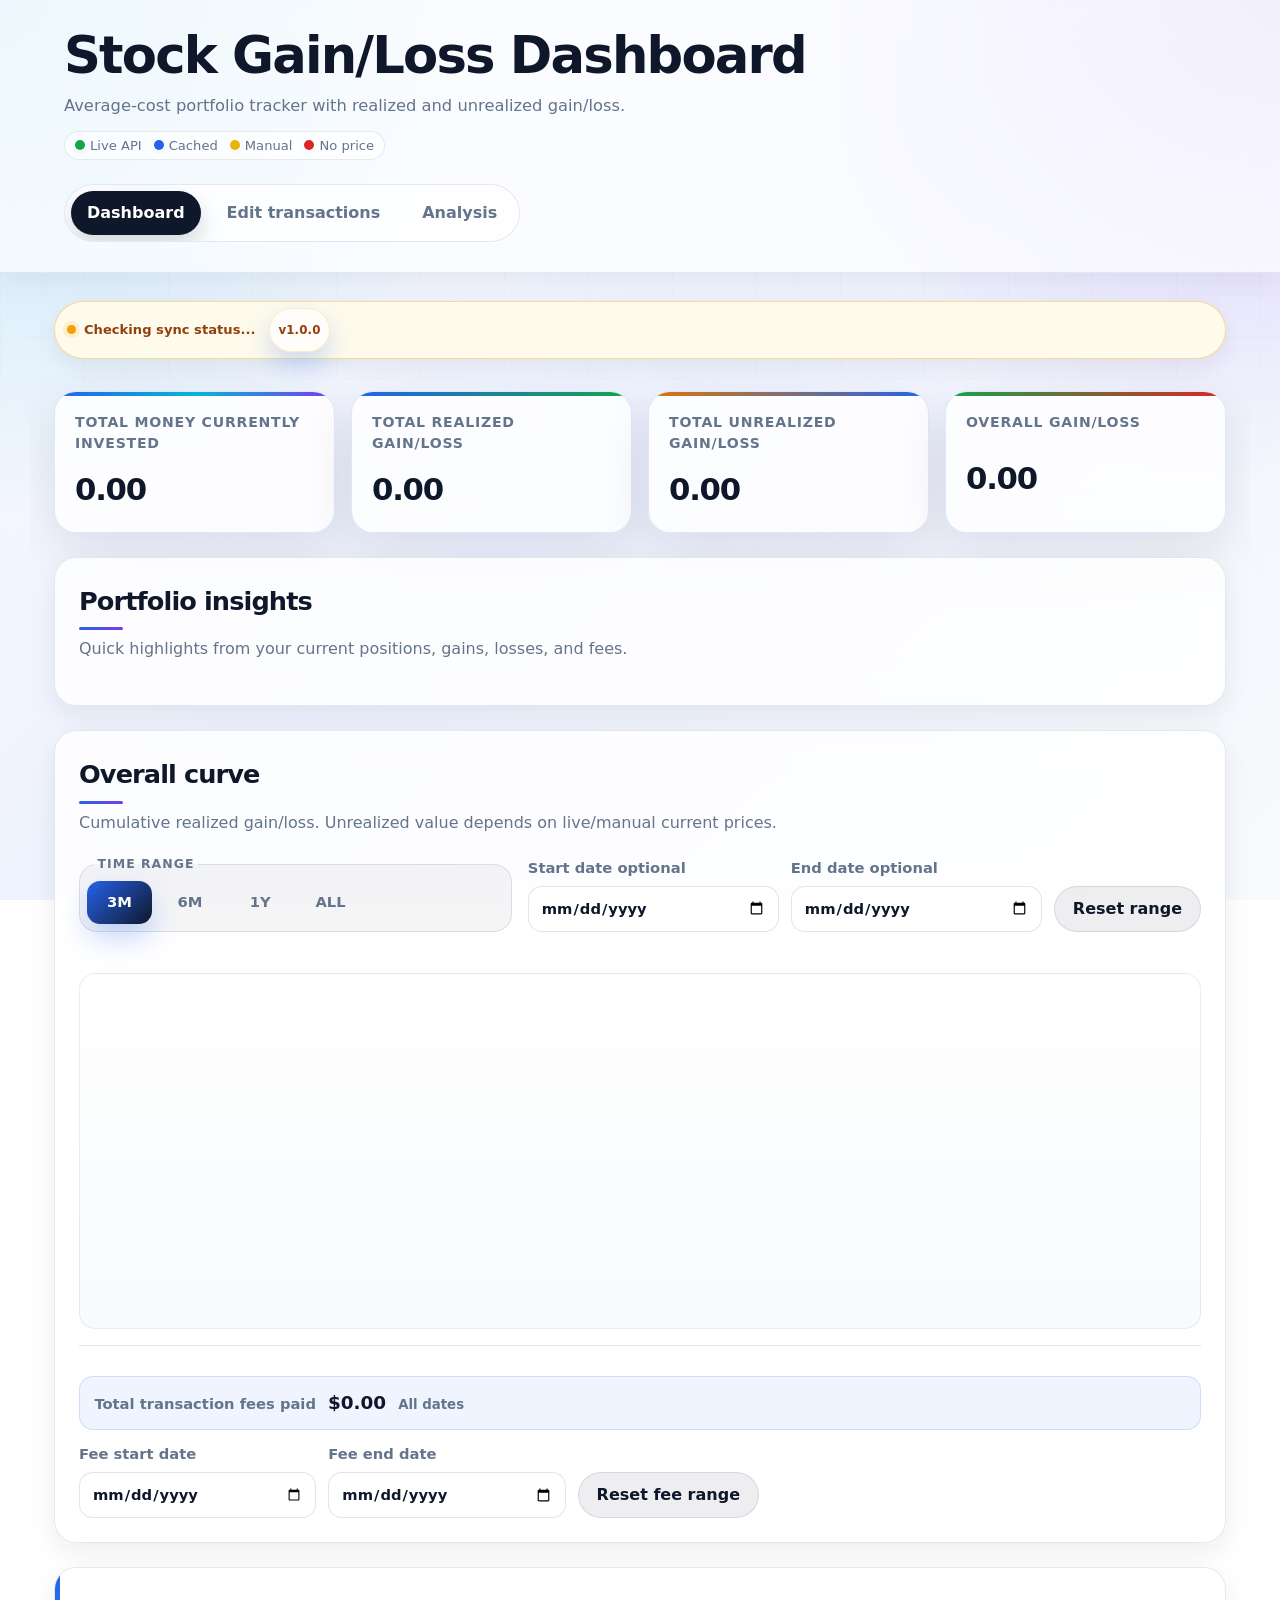
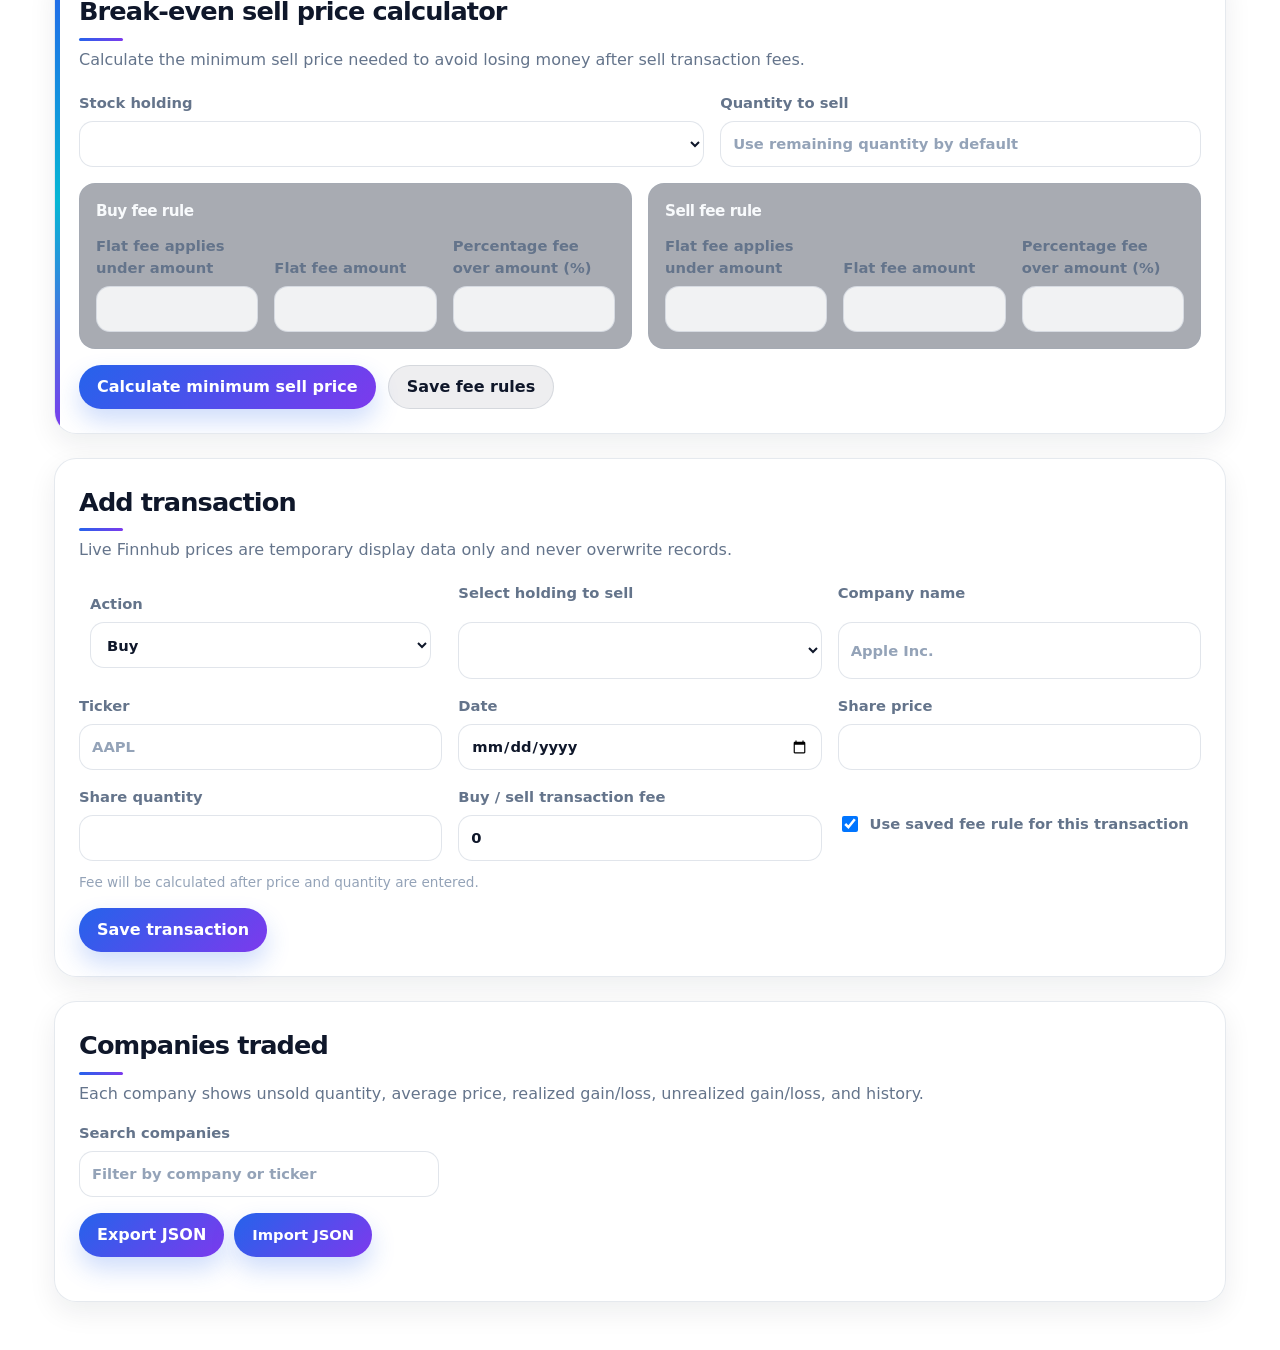
==== commit 7457ed9b: "fix overall curve" ====
--- a/index.html
+++ b/index.html
@@ -80,15 +80,7 @@
         <fieldset class="segmented-control period-control chart-range-control">
           <legend>Time range</legend>
           <label>
-            <input type="radio" name="gainLossPeriod" value="1d">
-            <span>1D</span>
-          </label>
-          <label>
-            <input type="radio" name="gainLossPeriod" value="1m" checked>
-            <span>1M</span>
-          </label>
-          <label>
-            <input type="radio" name="gainLossPeriod" value="3m">
+            <input type="radio" name="gainLossPeriod" value="3m" checked>
             <span>3M</span>
           </label>
           <label>
@@ -117,8 +109,11 @@
         </div>
       </div>
       <div id="gainLossChartValueSummary" class="chart-value-summary" aria-live="polite"></div>
-      <div class="chart-scroll-wrapper">
-        <canvas id="gainLossChart" width="900" height="320" aria-label="Gain loss chart"></canvas>
+      <div class="chart-frame">
+        <canvas id="gainLossYAxisChart" class="chart-y-axis-canvas" width="78" height="320" aria-hidden="true"></canvas>
+        <div class="chart-scroll-wrapper">
+          <canvas id="gainLossChart" width="900" height="320" aria-label="Gain loss chart"></canvas>
+        </div>
       </div>
       <div class="chart-fee-summary-block" aria-labelledby="chartFeeSummaryTitle">
         <div class="company-fee-summary" aria-live="polite">
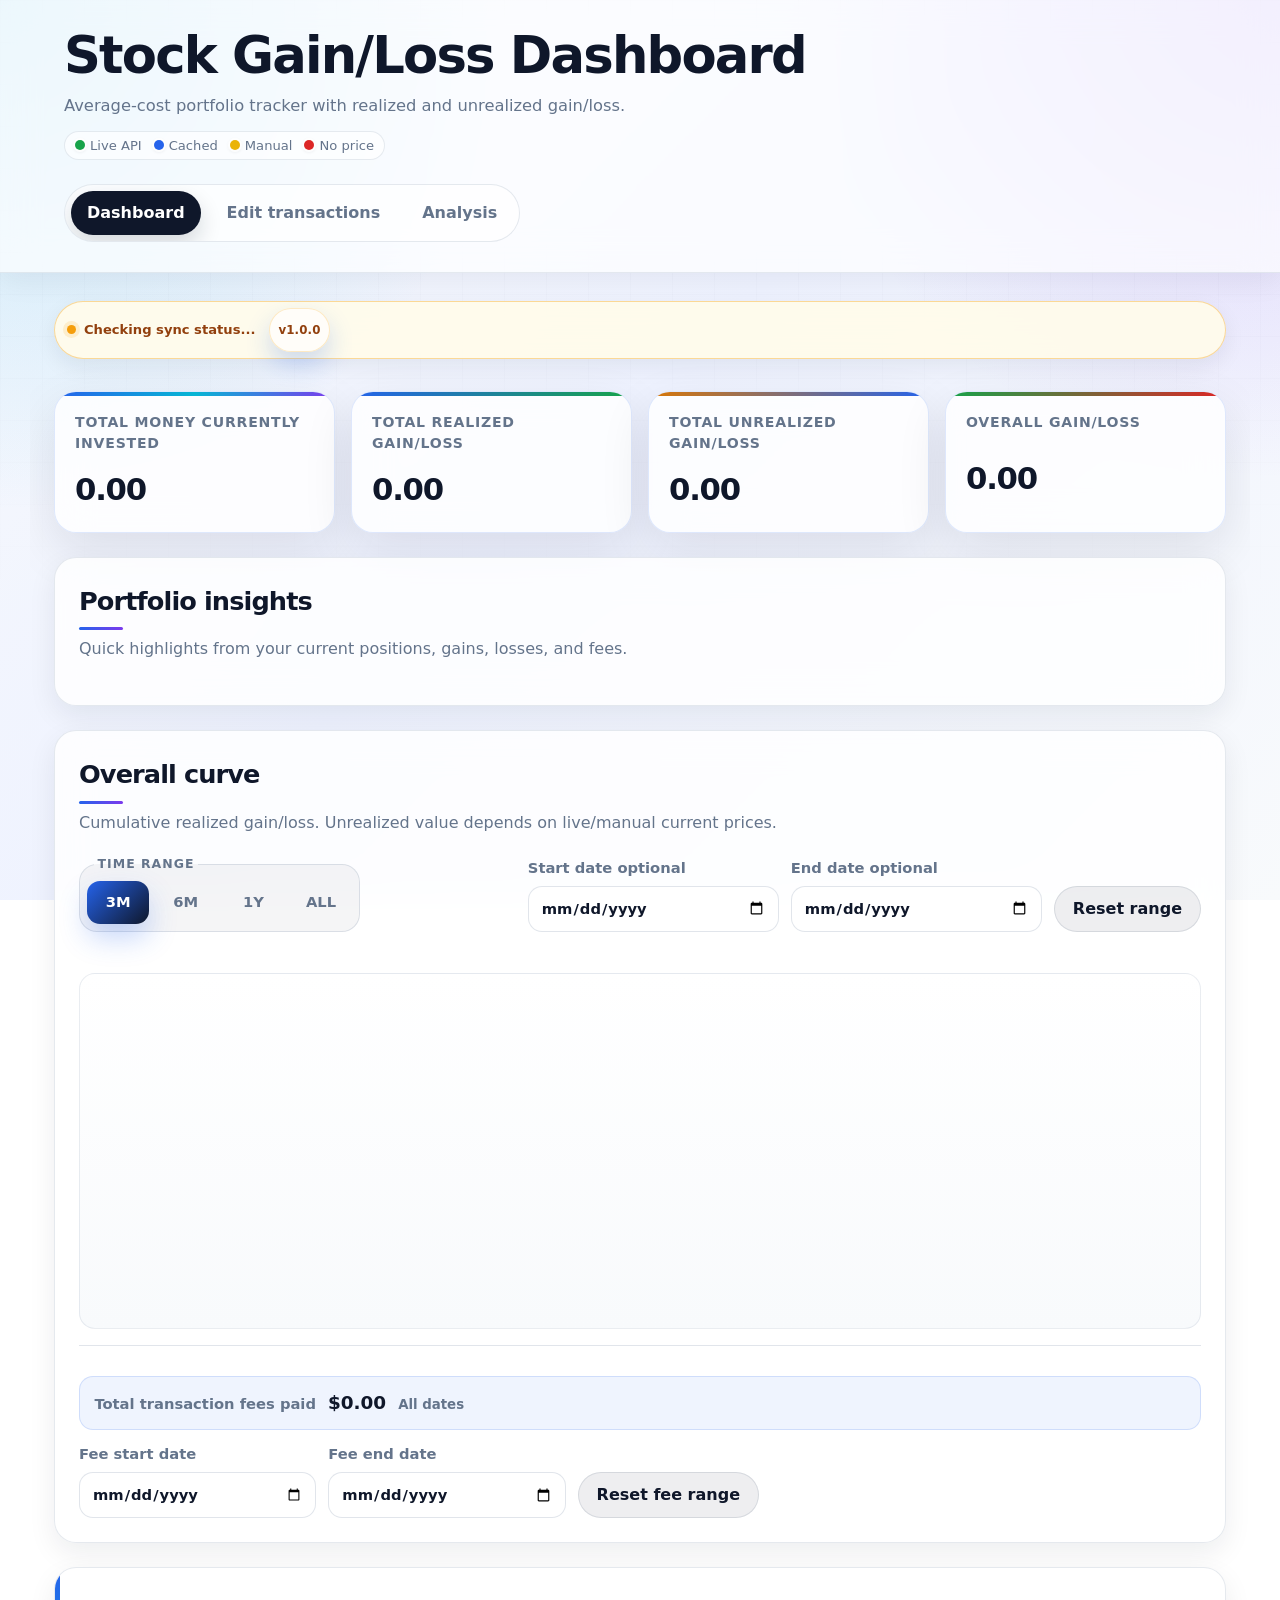
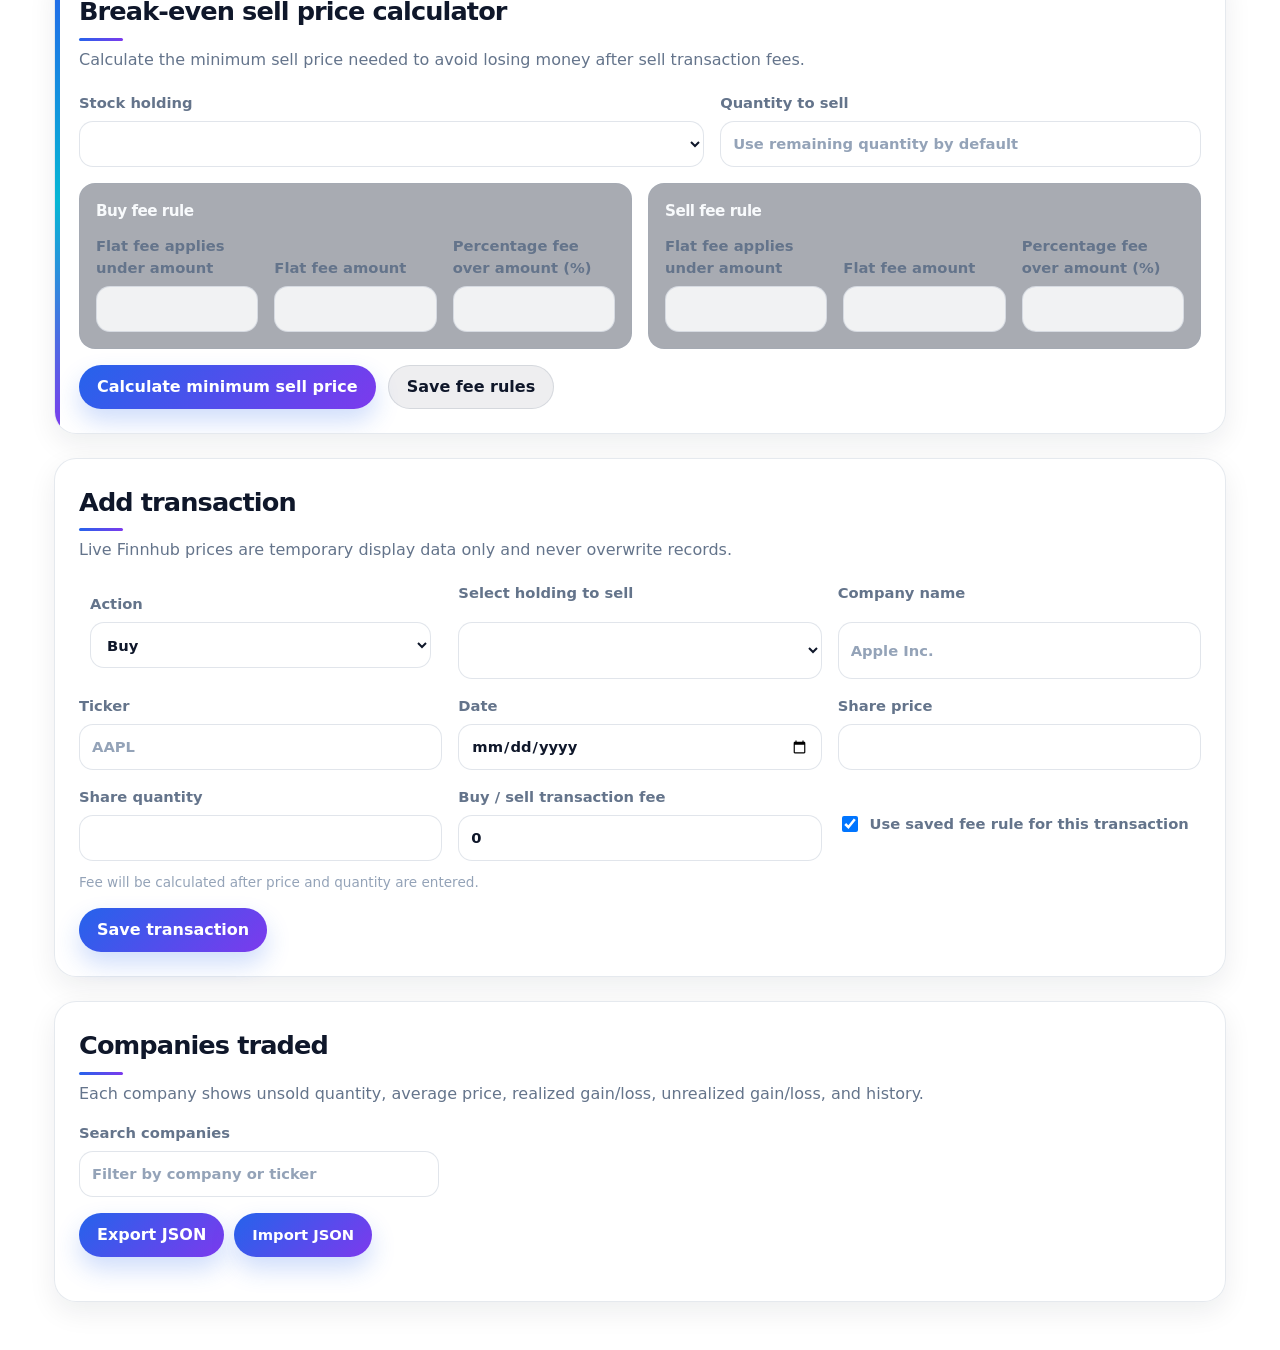
==== commit e5b627d4: "Overlay info on the curve" ====
--- a/index.html
+++ b/index.html
@@ -113,6 +113,7 @@
         <canvas id="gainLossYAxisChart" class="chart-y-axis-canvas" width="78" height="320" aria-hidden="true"></canvas>
         <div class="chart-scroll-wrapper">
           <canvas id="gainLossChart" width="900" height="320" aria-label="Gain loss chart"></canvas>
+          <div id="gainLossChartTooltip" class="chart-point-tooltip" role="tooltip" aria-hidden="true"></div>
         </div>
       </div>
       <div class="chart-fee-summary-block" aria-labelledby="chartFeeSummaryTitle">
